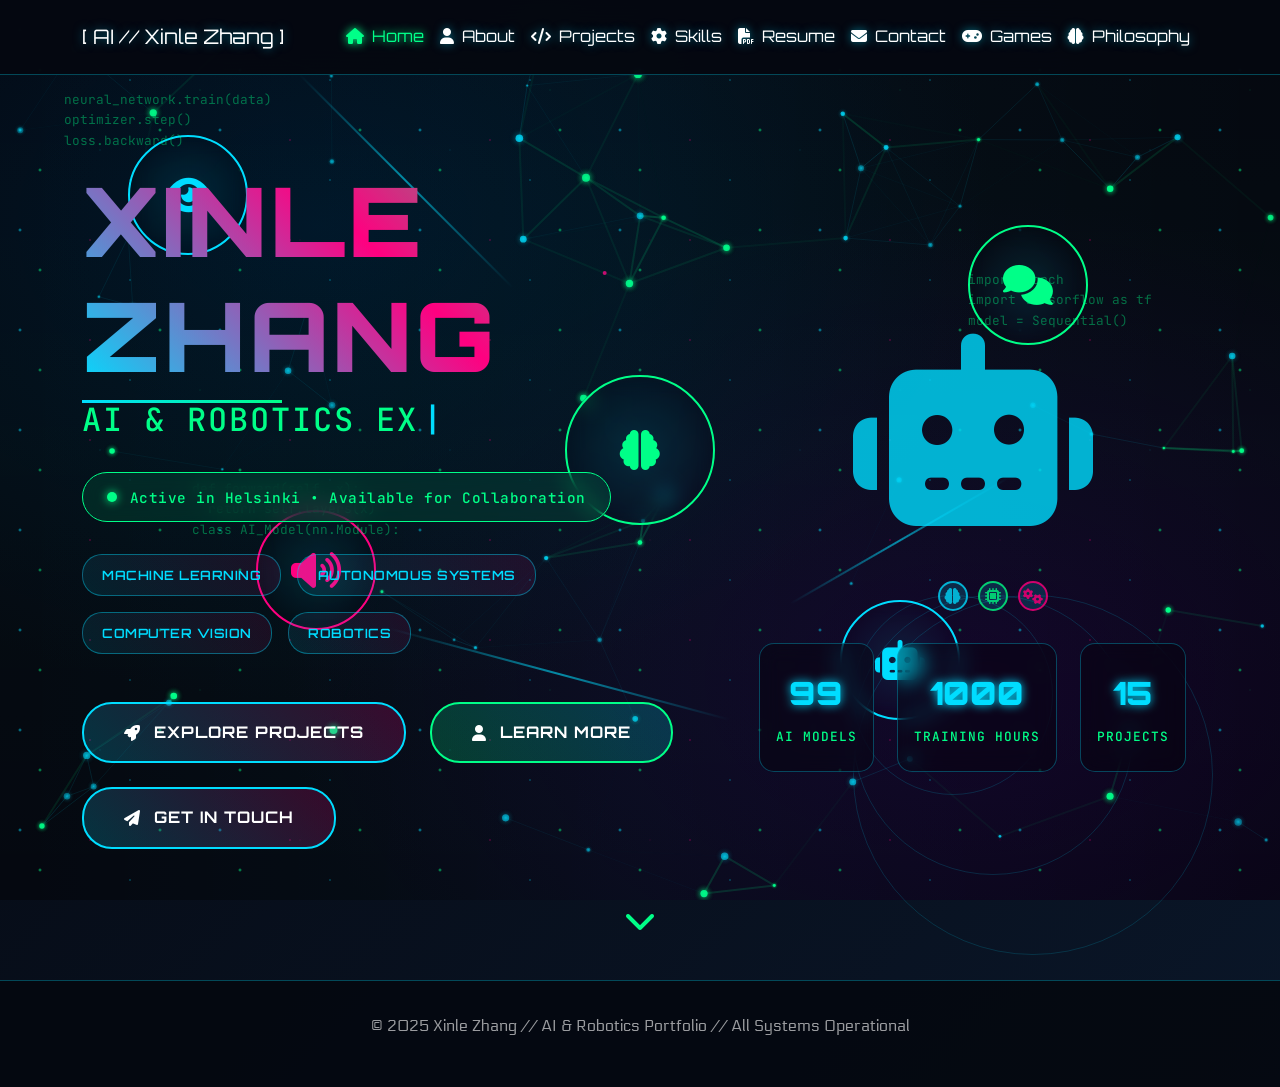
==== public/index.html @ 2dc833db "Update Aalto and Helsinki profile and fix migrated algorithm source links" ====
<!DOCTYPE html>
<html lang="en">
<head>
  <meta charset="UTF-8">
  <meta name="viewport" content="width=device-width, initial-scale=1.0">
  <title>Xinle Zhang :: AI & Robotics Portfolio</title>
  <meta name="description" content="Xinle Zhang - AI & Robotics Engineer, Master's student in Autonomous Systems and Intelligent Robotics at Aalto University">
  <meta name="keywords" content="Xinle Zhang, AI, Robotics, Machine Learning, Aalto, Helsinki, Portfolio, Autonomous Systems">
  <meta name="author" content="Xinle Zhang">
  <link href="https://cdn.jsdelivr.net/npm/bootstrap@5.3.0/dist/css/bootstrap.min.css" rel="stylesheet">
  <link href="https://fonts.googleapis.com/css2?family=Orbitron:wght@400;700;900&family=JetBrains+Mono:wght@300;400;500;600;700&family=Electrolize:wght@400&display=swap" rel="stylesheet">
  <link rel="stylesheet" href="https://cdnjs.cloudflare.com/ajax/libs/font-awesome/6.4.0/css/all.min.css">
  <link href="https://unpkg.com/aos@2.3.1/dist/aos.css" rel="stylesheet">
  
  <style>
    :root {
      --primary-color: #00ddff;
      --secondary-color: #ff0080;
      --accent-color: #00ff88;
      --dark-color: #050810;
      --dark-blue: #0a1628;
      --text-glow: 0 0 10px rgba(0, 221, 255, 0.5);
      --grid-size: 20px;
    }

    * {
      margin: 0;
      padding: 0;
      box-sizing: border-box;
    }

    body {
      font-family: 'Electrolize', sans-serif;
      background: linear-gradient(135deg, var(--dark-color) 0%, var(--dark-blue) 100%);
      color: #fff;
      overflow-x: hidden;
      line-height: 1.6;
      padding-top: 80px;
    }

    /* Neural Network Background Animation */
    .neural-background {
      position: fixed;
      top: 0;
      left: 0;
      width: 100%;
      height: 100%;
      z-index: -1;
      overflow: hidden;
    }

    #neuralCanvas {
      position: absolute;
      width: 100%;
      height: 100%;
      background: radial-gradient(ellipse at center, rgba(0, 20, 40, 0.9) 0%, var(--dark-color) 100%);
    }

    /* Data Flow Animation */
    .data-flow {
      position: absolute;
      width: 100%;
      height: 100%;
      background: 
        linear-gradient(90deg, transparent 0%, rgba(0, 221, 255, 0.03) 50%, transparent 100%),
        linear-gradient(0deg, transparent 0%, rgba(0, 255, 136, 0.02) 50%, transparent 100%);
      animation: dataFlow 8s ease-in-out infinite alternate;
    }

    @keyframes dataFlow {
      0% { 
        background-position: -100% 0%, 0% -100%;
        opacity: 0.3;
      }
      100% { 
        background-position: 100% 0%, 0% 100%;
        opacity: 0.7;
      }
    }

    /* Neural Pulses */
    .neural-pulse {
      position: absolute;
      width: 200px;
      height: 200px;
      border: 1px solid rgba(0, 221, 255, 0.2);
      border-radius: 50%;
      animation: neuralPulse 4s ease-in-out infinite;
    }

    .neural-pulse:nth-child(1) {
      top: 10%;
      left: 15%;
      animation-delay: 0s;
    }

    .neural-pulse:nth-child(2) {
      top: 60%;
      right: 20%;
      animation-delay: 1.5s;
    }

    .neural-pulse:nth-child(3) {
      bottom: 20%;
      left: 50%;
      animation-delay: 3s;
    }

    @keyframes neuralPulse {
      0%, 100% {
        transform: scale(0.8);
        opacity: 0.4;
        border-color: rgba(0, 221, 255, 0.2);
      }
      50% {
        transform: scale(1.2);
        opacity: 0.8;
        border-color: rgba(0, 255, 136, 0.4);
      }
    }

    /* Navigation */
    .navbar {
      background-color: rgba(5, 8, 16, 0.95);
      backdrop-filter: blur(20px);
      border-bottom: 1px solid rgba(0, 221, 255, 0.3);
      padding: 1rem 0;
    }

    .navbar-brand, .nav-link {
      font-family: 'Orbitron', sans-serif;
      color: #fff !important;
      transition: all 0.3s ease;
      text-shadow: var(--text-glow);
    }

    .nav-link:hover, .navbar-brand:hover {
      color: var(--primary-color) !important;
      text-shadow: 0 0 15px var(--primary-color);
    }

    .nav-link.active {
      color: var(--accent-color) !important;
      text-shadow: 0 0 10px var(--accent-color);
    }

    /* Hero Section */
    .hero-section {
      min-height: 100vh;
      display: flex;
      align-items: center;
      position: relative;
      overflow: hidden;
    }

    .hero-content {
      z-index: 2;
    }

    .hero-title {
      font-family: 'Orbitron', sans-serif;
      font-size: clamp(3rem, 8vw, 6rem);
      font-weight: 900;
      background: linear-gradient(45deg, var(--primary-color), var(--secondary-color), var(--accent-color));
      background-clip: text;
      -webkit-background-clip: text;
      -webkit-text-fill-color: transparent;
      margin-bottom: 1rem;
      text-transform: uppercase;
      letter-spacing: 3px;
      animation: glow 3s ease-in-out infinite alternate;
    }

    @keyframes glow {
      from { filter: drop-shadow(0 0 20px rgba(0, 221, 255, 0.5)); }
      to { filter: drop-shadow(0 0 30px rgba(0, 221, 255, 0.8)); }
    }

    .hero-subtitle {
      font-family: 'JetBrains Mono', monospace;
      font-size: clamp(1.2rem, 3vw, 2rem);
      color: var(--accent-color);
      margin-bottom: 0.5rem;
      text-transform: uppercase;
      letter-spacing: 2px;
      position: relative;
      overflow: hidden;
    }

    .hero-subtitle::after {
      content: '|';
      display: inline-block;
      animation: blink 1s infinite;
      color: var(--primary-color);
      margin-left: 5px;
    }

    @keyframes blink {
      0%, 50% { opacity: 1; }
      51%, 100% { opacity: 0; }
    }

    /* Enhanced title spacing and visual hierarchy */
    .hero-title {
      margin-bottom: 0.5rem;
      position: relative;
    }

    .hero-title::after {
      content: '';
      position: absolute;
      bottom: -10px;
      left: 0;
      width: 0;
      height: 3px;
      background: linear-gradient(90deg, var(--primary-color), var(--accent-color));
      animation: titleUnderline 2s ease-out 1s forwards;
    }

    @keyframes titleUnderline {
      0% { width: 0; }
      100% { width: 200px; }
    }

    .hero-description {
      font-size: clamp(1rem, 2vw, 1.3rem);
      color: rgba(255, 255, 255, 0.9);
      max-width: 700px;
      margin-bottom: 2.5rem;
      line-height: 1.8;
    }

    /* Status Badge */
    .status-badge {
      margin: 2rem 0;
      display: flex;
      justify-content: flex-start;
    }

    .status-indicator {
      display: inline-flex;
      align-items: center;
      gap: 0.8rem;
      background: rgba(0, 255, 136, 0.1);
      border: 1px solid var(--accent-color);
      border-radius: 25px;
      padding: 0.8rem 1.5rem;
      backdrop-filter: blur(10px);
      animation: statusPulse 3s ease-in-out infinite;
    }

    .status-dot {
      width: 10px;
      height: 10px;
      background: var(--accent-color);
      border-radius: 50%;
      animation: pulse 2s infinite;
      box-shadow: 0 0 10px var(--accent-color);
    }

    .status-text {
      font-family: 'JetBrains Mono', monospace;
      color: var(--accent-color);
      font-size: 0.9rem;
      font-weight: 500;
      letter-spacing: 0.5px;
    }

    @keyframes statusPulse {
      0%, 100% { transform: scale(1); opacity: 0.9; }
      50% { transform: scale(1.02); opacity: 1; }
    }

    @keyframes pulse {
      0% { opacity: 1; transform: scale(1); }
      50% { opacity: 0.5; transform: scale(1.2); }
      100% { opacity: 1; transform: scale(1); }
    }

    /* Expertise Tags */
    .expertise-tags {
      display: flex;
      flex-wrap: wrap;
      gap: 1rem;
      margin: 2rem 0 3rem 0;
      justify-content: flex-start;
    }

    .expertise-tag {
      background: linear-gradient(45deg, rgba(0, 221, 255, 0.1), rgba(255, 0, 128, 0.1));
      border: 1px solid rgba(0, 221, 255, 0.4);
      border-radius: 20px;
      padding: 0.6rem 1.2rem;
      font-family: 'Orbitron', sans-serif;
      font-size: 0.8rem;
      font-weight: 600;
      color: var(--primary-color);
      text-transform: uppercase;
      letter-spacing: 0.5px;
      transition: all 0.3s ease;
      cursor: default;
      position: relative;
      overflow: hidden;
    }

    .expertise-tag::before {
      content: '';
      position: absolute;
      top: 0;
      left: -100%;
      width: 100%;
      height: 100%;
      background: linear-gradient(90deg, transparent, rgba(0, 221, 255, 0.2), transparent);
      transition: left 0.8s ease;
    }

    .expertise-tag:hover::before {
      left: 100%;
    }

    .expertise-tag:hover {
      transform: translateY(-2px) scale(1.05);
      border-color: var(--accent-color);
      color: var(--accent-color);
      box-shadow: 0 5px 15px rgba(0, 221, 255, 0.3);
    }

    .expertise-tag:nth-child(1) { animation-delay: 0.1s; }
    .expertise-tag:nth-child(2) { animation-delay: 0.2s; }
    .expertise-tag:nth-child(3) { animation-delay: 0.3s; }
    .expertise-tag:nth-child(4) { animation-delay: 0.4s; }

    .hero-buttons {
      display: flex;
      gap: 1.5rem;
      flex-wrap: wrap;
      margin-bottom: 3rem;
    }

    .btn-cyber {
      background: linear-gradient(45deg, rgba(0, 221, 255, 0.2), rgba(255, 0, 128, 0.2));
      border: 2px solid var(--primary-color);
      color: white;
      padding: 1rem 2.5rem;
      border-radius: 30px;
      cursor: pointer;
      transition: all 0.3s ease;
      font-family: 'Orbitron', sans-serif;
      font-weight: 700;
      text-transform: uppercase;
      letter-spacing: 1px;
      text-decoration: none;
      display: inline-flex;
      align-items: center;
      gap: 0.8rem;
      font-size: 1rem;
      position: relative;
      overflow: hidden;
    }

    .btn-cyber::before {
      content: '';
      position: absolute;
      top: 0;
      left: -100%;
      width: 100%;
      height: 100%;
      background: linear-gradient(90deg, transparent, rgba(255, 255, 255, 0.2), transparent);
      transition: left 0.5s ease;
    }

    .btn-cyber:hover::before {
      left: 100%;
    }

    .btn-cyber:hover {
      transform: translateY(-3px) scale(1.05);
      border: 2px solid var(--accent-color);
      background: linear-gradient(45deg, rgba(0, 221, 255, 0.3), rgba(255, 0, 128, 0.3));
      color: white;
      text-decoration: none;
      box-shadow: 0 10px 30px rgba(0, 221, 255, 0.4);
    }

    .btn-cyber.secondary {
      border-color: var(--accent-color);
      background: linear-gradient(45deg, rgba(0, 255, 136, 0.2), rgba(0, 221, 255, 0.2));
    }

    .btn-cyber.secondary:hover {
      border-color: var(--primary-color);
      background: linear-gradient(45deg, rgba(0, 255, 136, 0.3), rgba(0, 221, 255, 0.3));
    }

    /* Hero Visual */
    .hero-visual {
      display: flex;
      flex-direction: column;
      justify-content: center;
      align-items: center;
      position: relative;
      min-height: 500px;
    }

    .hero-robot {
      font-size: clamp(8rem, 15vw, 18rem);
      color: var(--primary-color);
      opacity: 0.8;
      animation: float 6s ease-in-out infinite, rotate-glow 4s linear infinite;
      position: relative;
      z-index: 2;
    }

    @keyframes float {
      0%, 100% { transform: translateY(0px) rotate(0deg); }
      50% { transform: translateY(-20px) rotate(5deg); }
    }

    @keyframes rotate-glow {
      0% { filter: drop-shadow(0 0 20px rgba(0, 221, 255, 0.3)); }
      25% { filter: drop-shadow(0 0 30px rgba(0, 255, 136, 0.4)); }
      50% { filter: drop-shadow(0 0 25px rgba(255, 0, 128, 0.3)); }
      75% { filter: drop-shadow(0 0 35px rgba(0, 221, 255, 0.5)); }
      100% { filter: drop-shadow(0 0 20px rgba(0, 221, 255, 0.3)); }
    }

    /* Orbital Elements */
    .orbital-ring {
      position: absolute;
      border: 1px solid rgba(0, 221, 255, 0.2);
      border-radius: 50%;
      pointer-events: none;
    }

    .ring-1 {
      width: 200px;
      height: 200px;
      animation: orbit 20s linear infinite;
    }

    .ring-2 {
      width: 280px;
      height: 280px;
      animation: orbit 30s linear infinite reverse;
    }

    .ring-3 {
      width: 360px;
      height: 360px;
      animation: orbit 40s linear infinite;
    }

    .orbital-element {
      position: absolute;
      top: -15px;
      left: 50%;
      transform: translateX(-50%);
      width: 30px;
      height: 30px;
      background: rgba(0, 221, 255, 0.2);
      border: 2px solid var(--primary-color);
      border-radius: 50%;
      display: flex;
      align-items: center;
      justify-content: center;
      font-size: 1rem;
      color: var(--primary-color);
      animation: counter-orbit 20s linear infinite;
    }

    .ring-2 .orbital-element {
      animation: counter-orbit 30s linear infinite;
      border-color: var(--accent-color);
      color: var(--accent-color);
    }

    .ring-3 .orbital-element {
      animation: counter-orbit 40s linear infinite;
      border-color: var(--secondary-color);
      color: var(--secondary-color);
    }

    @keyframes orbit {
      0% { transform: rotate(0deg); }
      100% { transform: rotate(360deg); }
    }

    @keyframes counter-orbit {
      0% { transform: translateX(-50%) rotate(0deg); }
      100% { transform: translateX(-50%) rotate(-360deg); }
    }

    /* AI Stats Display */
    .ai-stats-display {
      display: flex;
      justify-content: space-around;
      width: 100%;
      margin-top: 3rem;
      z-index: 3;
      position: relative;
    }

    .stat-item {
      text-align: center;
      background: rgba(0, 0, 0, 0.3);
      border: 1px solid rgba(0, 221, 255, 0.3);
      border-radius: 15px;
      padding: 1.5rem 1rem;
      backdrop-filter: blur(10px);
      transition: all 0.3s ease;
      min-width: 100px;
    }

    .stat-item:hover {
      transform: translateY(-5px) scale(1.05);
      border-color: var(--accent-color);
      box-shadow: 0 10px 20px rgba(0, 221, 255, 0.2);
    }

    .stat-number {
      font-family: 'Orbitron', sans-serif;
      font-size: 2rem;
      font-weight: 900;
      color: var(--primary-color);
      margin-bottom: 0.5rem;
      text-shadow: 0 0 10px var(--primary-color);
    }

    .stat-label {
      font-family: 'JetBrains Mono', monospace;
      font-size: 0.8rem;
      color: var(--accent-color);
      text-transform: uppercase;
      letter-spacing: 1px;
      font-weight: 500;
    }

    /* AI Universe Background */
    .ai-universe {
      position: absolute;
      top: 0;
      left: 0;
      width: 100%;
      height: 100%;
      overflow: hidden;
    }

    /* Star Field */
    .star-field {
      position: absolute;
      width: 200%;
      height: 200%;
      background: 
        radial-gradient(2px 2px at 20px 30px, var(--primary-color), transparent),
        radial-gradient(2px 2px at 40px 70px, var(--accent-color), transparent),
        radial-gradient(1px 1px at 90px 40px, var(--secondary-color), transparent),
        radial-gradient(1px 1px at 130px 80px, var(--primary-color), transparent),
        radial-gradient(2px 2px at 160px 30px, var(--accent-color), transparent);
      background-repeat: repeat;
      background-size: 200px 100px;
      animation: starFloat 120s linear infinite;
      opacity: 0.7;
    }

    @keyframes starFloat {
      0% { transform: translate3d(0, 0, 0); }
      100% { transform: translate3d(-400px, -200px, 0); }
    }

    /* Multimodal AI Nodes */
    .ai-modal-nodes {
      position: absolute;
      width: 100%;
      height: 100%;
    }

    .modal-node {
      position: absolute;
      width: 120px;
      height: 120px;
      background: radial-gradient(circle, rgba(0, 221, 255, 0.1) 0%, transparent 70%);
      border: 2px solid rgba(0, 221, 255, 0.3);
      border-radius: 50%;
      display: flex;
      align-items: center;
      justify-content: center;
      backdrop-filter: blur(10px);
      animation: modalFloat 8s ease-in-out infinite;
    }

    .modal-node.vision {
      top: 15%;
      left: 10%;
      animation-delay: 0s;
      border-color: var(--primary-color);
    }

    .modal-node.language {
      top: 25%;
      right: 15%;
      animation-delay: 2s;
      border-color: var(--accent-color);
    }

    .modal-node.audio {
      bottom: 30%;
      left: 20%;
      animation-delay: 4s;
      border-color: var(--secondary-color);
    }

    .modal-node.robotics {
      bottom: 20%;
      right: 25%;
      animation-delay: 6s;
      border-color: var(--primary-color);
    }

    .modal-node.neural {
      top: 50%;
      left: 50%;
      transform: translate(-50%, -50%);
      width: 150px;
      height: 150px;
      animation-delay: 1s;
      border-color: var(--accent-color);
    }

    @keyframes modalFloat {
      0%, 100% {
        transform: translateY(0px) rotate(0deg);
        opacity: 0.6;
      }
      25% {
        transform: translateY(-20px) rotate(90deg);
        opacity: 0.8;
      }
      50% {
        transform: translateY(-10px) rotate(180deg);
        opacity: 1;
      }
      75% {
        transform: translateY(-30px) rotate(270deg);
        opacity: 0.8;
      }
    }

    .modal-icon {
      font-size: 2.5rem;
      color: var(--primary-color);
      animation: iconPulse 2s ease-in-out infinite;
    }

    .modal-node.vision .modal-icon {
      color: var(--primary-color);
      animation: eyeScan 3s ease-in-out infinite;
    }

    .modal-node.language .modal-icon {
      color: var(--accent-color);
    }

    .modal-node.audio .modal-icon {
      color: var(--secondary-color);
      animation: waveform 2s ease-in-out infinite;
    }

    .modal-node.robotics .modal-icon {
      color: var(--primary-color);
      animation: robotMove 4s ease-in-out infinite;
    }

    .modal-node.neural .modal-icon {
      color: var(--accent-color);
      animation: neuralPulse 1.5s ease-in-out infinite;
    }

    @keyframes iconPulse {
      0%, 100% { transform: scale(1); opacity: 0.8; }
      50% { transform: scale(1.1); opacity: 1; }
    }

    @keyframes eyeScan {
      0%, 100% { transform: scale(1) rotateY(0deg); }
      50% { transform: scale(1.2) rotateY(180deg); }
    }

    @keyframes waveform {
      0%, 100% { transform: scaleX(1) scaleY(1); }
      25% { transform: scaleX(1.3) scaleY(0.8); }
      75% { transform: scaleX(0.8) scaleY(1.3); }
    }

    @keyframes robotMove {
      0%, 100% { transform: rotateZ(0deg) scale(1); }
      25% { transform: rotateZ(5deg) scale(1.1); }
      75% { transform: rotateZ(-5deg) scale(0.9); }
    }

    @keyframes neuralPulse {
      0%, 100% { 
        transform: scale(1);
        filter: drop-shadow(0 0 10px var(--accent-color));
      }
      50% { 
        transform: scale(1.2);
        filter: drop-shadow(0 0 20px var(--accent-color));
      }
    }

    /* Energy Connections */
    .energy-connections {
      position: absolute;
      width: 100%;
      height: 100%;
      pointer-events: none;
    }

    .energy-line {
      position: absolute;
      height: 2px;
      background: linear-gradient(90deg, transparent, var(--primary-color), transparent);
      animation: energyFlow 3s ease-in-out infinite;
      opacity: 0.6;
    }

    .energy-line.line1 {
      top: 20%;
      left: 20%;
      width: 300px;
      transform: rotate(45deg);
      animation-delay: 0s;
    }

    .energy-line.line2 {
      top: 60%;
      right: 20%;
      width: 250px;
      transform: rotate(-30deg);
      animation-delay: 1s;
    }

    .energy-line.line3 {
      bottom: 25%;
      left: 30%;
      width: 350px;
      transform: rotate(15deg);
      animation-delay: 2s;
    }

    @keyframes energyFlow {
      0%, 100% {
        background: linear-gradient(90deg, transparent, var(--primary-color), transparent);
        opacity: 0.3;
      }
      50% {
        background: linear-gradient(90deg, transparent, var(--accent-color), transparent);
        opacity: 0.8;
      }
    }

    /* Floating Code Fragments */
    .code-fragments {
      position: absolute;
      width: 100%;
      height: 100%;
      pointer-events: none;
    }

    .code-fragment {
      position: absolute;
      font-family: 'JetBrains Mono', monospace;
      font-size: 0.8rem;
      color: var(--accent-color);
      opacity: 0.4;
      animation: codeFloat 15s linear infinite;
    }

    .code-fragment.frag1 {
      top: 10%;
      left: 5%;
      animation-delay: 0s;
    }

    .code-fragment.frag2 {
      top: 30%;
      right: 10%;
      animation-delay: 5s;
    }

    .code-fragment.frag3 {
      bottom: 40%;
      left: 15%;
      animation-delay: 10s;
    }

         @keyframes codeFloat {
       0% { transform: translateY(100vh) rotate(0deg); opacity: 0; }
       10% { opacity: 0.4; }
       90% { opacity: 0.4; }
       100% { transform: translateY(-100px) rotate(360deg); opacity: 0; }
     }

     /* Tooltip for AI Modal Nodes */
     .modal-node::before {
       content: attr(data-tooltip);
       position: absolute;
       bottom: -40px;
       left: 50%;
       transform: translateX(-50%);
       background: rgba(0, 0, 0, 0.9);
       color: var(--primary-color);
       padding: 8px 12px;
       border-radius: 8px;
       font-family: 'JetBrains Mono', monospace;
       font-size: 0.8rem;
       white-space: nowrap;
       opacity: 0;
       transition: opacity 0.3s ease;
       pointer-events: none;
       border: 1px solid var(--primary-color);
       z-index: 10;
     }

     .modal-node:hover::before {
       opacity: 1;
     }

     .modal-node::after {
       content: '';
       position: absolute;
       bottom: -10px;
       left: 50%;
       transform: translateX(-50%);
       width: 0;
       height: 0;
       border-left: 6px solid transparent;
       border-right: 6px solid transparent;
       border-bottom: 6px solid rgba(0, 0, 0, 0.9);
       opacity: 0;
       transition: opacity 0.3s ease;
       pointer-events: none;
       z-index: 10;
     }

     .modal-node:hover::after {
       opacity: 1;
     }

     /* Enhanced Space Dust Effect */
     .space-dust {
       position: absolute;
       width: 100%;
       height: 100%;
       background: 
         radial-gradient(1px 1px at 100px 150px, rgba(0, 221, 255, 0.3), transparent),
         radial-gradient(1px 1px at 200px 90px, rgba(0, 255, 136, 0.3), transparent),
         radial-gradient(1px 1px at 300px 240px, rgba(255, 0, 128, 0.3), transparent),
         radial-gradient(1px 1px at 400px 180px, rgba(0, 221, 255, 0.3), transparent);
       background-repeat: repeat;
       background-size: 350px 300px;
       animation: dustFloat 60s linear infinite;
       opacity: 0.6;
     }

     @keyframes dustFloat {
       0% { transform: translateX(0) translateY(0); }
       100% { transform: translateX(-350px) translateY(-300px); }
     }

     /* Data Pulse Animation on Energy Lines */
     .data-pulse {
       position: absolute;
       width: 8px;
       height: 8px;
       background: var(--accent-color);
       border-radius: 50%;
       box-shadow: 0 0 10px var(--accent-color);
       opacity: 0;
       animation: dataPulseMove 4s ease-in-out infinite;
     }

     @keyframes dataPulseMove {
       0% { 
         opacity: 0;
         transform: translateX(0) scale(0.5);
       }
       20% { 
         opacity: 1;
         transform: translateX(20%) scale(1);
       }
       80% { 
         opacity: 1;
         transform: translateX(80%) scale(1);
       }
       100% { 
         opacity: 0;
         transform: translateX(100%) scale(0.5);
       }
     }

     /* Enhanced Neural Network Canvas */
     #neuralCanvas {
       background: 
         radial-gradient(ellipse at 25% 25%, rgba(0, 20, 40, 0.9) 0%, transparent 50%),
         radial-gradient(ellipse at 75% 75%, rgba(20, 0, 40, 0.9) 0%, transparent 50%),
         var(--dark-color);
       mix-blend-mode: screen;
     }

     /* Breathing Effect for Central Neural Node */
     .modal-node.neural {
       animation: modalFloat 8s ease-in-out infinite, centralBreath 3s ease-in-out infinite;
     }

     @keyframes centralBreath {
       0%, 100% {
         box-shadow: 0 0 20px rgba(0, 255, 136, 0.3);
       }
       50% {
         box-shadow: 0 0 40px rgba(0, 255, 136, 0.6);
       }
     }

     /* Performance Optimization */
     .neural-background,
     .ai-universe,
     .modal-node,
     .energy-line {
       will-change: transform;
       backface-visibility: hidden;
       transform-style: preserve-3d;
     }

     /* Responsive Adjustments for AI Universe */
     @media (max-width: 768px) {
       .modal-node {
         width: 80px;
         height: 80px;
       }
       
       .modal-node.neural {
         width: 100px;
         height: 100px;
       }
       
       .modal-icon {
         font-size: 1.8rem;
       }
       
       .energy-line {
         height: 1px;
       }
       
       .code-fragment {
         font-size: 0.6rem;
       }
     }

    /* Scroll indicator */
    .scroll-indicator {
      position: absolute;
      bottom: 2rem;
      left: 50%;
      transform: translateX(-50%);
      color: var(--accent-color);
      font-size: 2rem;
      animation: bounce 2s infinite;
    }

    @keyframes bounce {
      0%, 20%, 50%, 80%, 100% { transform: translateX(-50%) translateY(0); }
      40% { transform: translateX(-50%) translateY(-10px); }
      60% { transform: translateX(-50%) translateY(-5px); }
    }

    /* Footer */
    .footer {
      background: rgba(5, 8, 16, 0.9);
      border-top: 1px solid rgba(0, 221, 255, 0.3);
      padding: 2rem 0;
      text-align: center;
      color: rgba(255, 255, 255, 0.6);
    }

    /* Responsive Design */
    @media (max-width: 768px) {
      .hero-buttons {
        justify-content: center;
        flex-direction: column;
        align-items: center;
      }
      
      .btn-cyber {
        width: 100%;
        max-width: 300px;
        justify-content: center;
      }
      
      .expertise-tags {
        justify-content: center;
      }
      
      .expertise-tag {
        font-size: 0.7rem;
        padding: 0.5rem 1rem;
      }
      
      .status-badge {
        justify-content: center;
      }
      
      .status-text {
        font-size: 0.8rem;
      }
      
      .hero-visual {
        min-height: 400px;
        margin-top: 2rem;
      }
      
      .hero-robot {
        font-size: clamp(6rem, 12vw, 12rem);
      }
      
      .orbital-ring {
        display: none; /* Hide orbital rings on mobile for better performance */
      }
      
      .ai-stats-display {
        flex-direction: column;
        gap: 1rem;
        align-items: center;
      }
      
      .stat-item {
        width: 90%;
        max-width: 200px;
      }
      
      .stat-number {
        font-size: 1.5rem;
      }
      
      .hero-title::after {
        width: 100px;
      }
    }

    @media (max-width: 480px) {
      .hero-title {
        font-size: 2.5rem;
      }
      
      .hero-subtitle {
        font-size: 1rem;
      }
      
      .expertise-tags {
        gap: 0.5rem;
      }
      
      .expertise-tag {
        font-size: 0.6rem;
        padding: 0.4rem 0.8rem;
      }
    }

    /* Custom Scrollbar */
    ::-webkit-scrollbar {
      width: 8px;
    }

    ::-webkit-scrollbar-track {
      background: var(--dark-color);
    }

    ::-webkit-scrollbar-thumb {
      background: var(--primary-color);
      border-radius: 4px;
    }

    ::-webkit-scrollbar-thumb:hover {
      background: var(--accent-color);
    }
  </style>
</head>

<body>
  <!-- AI Universe Background -->
  <div class="neural-background">
    <canvas id="neuralCanvas"></canvas>
    <div class="data-flow"></div>
    
    <!-- AI Universe Elements -->
    <div class="ai-universe">
      <!-- Star Field -->
      <div class="star-field"></div>
      
      <!-- Space Dust Effect -->
      <div class="space-dust"></div>
      
      <!-- Multimodal AI Nodes -->
      <div class="ai-modal-nodes">
        <!-- Vision Processing Node -->
        <div class="modal-node vision" data-tooltip="Computer Vision">
          <i class="fas fa-eye modal-icon"></i>
        </div>
        
        <!-- Language Processing Node -->
        <div class="modal-node language" data-tooltip="Natural Language Processing">
          <i class="fas fa-comments modal-icon"></i>
        </div>
        
        <!-- Audio Processing Node -->
        <div class="modal-node audio" data-tooltip="Audio Understanding">
          <i class="fas fa-volume-up modal-icon"></i>
        </div>
        
        <!-- Robotics Node -->
        <div class="modal-node robotics" data-tooltip="Robotics & Control">
          <i class="fas fa-robot modal-icon"></i>
        </div>
        
        <!-- Central Neural Network Node -->
        <div class="modal-node neural" data-tooltip="Neural Network Core">
          <i class="fas fa-brain modal-icon"></i>
        </div>
      </div>
      
      <!-- Energy Connections -->
      <div class="energy-connections">
        <div class="energy-line line1">
          <div class="data-pulse" style="animation-delay: 0s;"></div>
          <div class="data-pulse" style="animation-delay: 1s;"></div>
        </div>
        <div class="energy-line line2">
          <div class="data-pulse" style="animation-delay: 0.5s;"></div>
          <div class="data-pulse" style="animation-delay: 2s;"></div>
        </div>
        <div class="energy-line line3">
          <div class="data-pulse" style="animation-delay: 1.5s;"></div>
          <div class="data-pulse" style="animation-delay: 3s;"></div>
        </div>
      </div>
      
      <!-- Floating Code Fragments -->
      <div class="code-fragments">
        <div class="code-fragment frag1">
          neural_network.train(data)<br>
          optimizer.step()<br>
          loss.backward()
        </div>
        <div class="code-fragment frag2">
          import torch<br>
          import tensorflow as tf<br>
          model = Sequential()
        </div>
        <div class="code-fragment frag3">
          def forward(self, x):<br>
          &nbsp;&nbsp;return self.layers(x)<br>
          class AI_Model(nn.Module):
        </div>
      </div>
    </div>
  </div>

  <!-- Navigation -->
  <nav class="navbar navbar-expand-lg fixed-top">
    <div class="container">
      <a class="navbar-brand" href="/">[ AI // Xinle Zhang ]</a>
      <button class="navbar-toggler" type="button" data-bs-toggle="collapse" data-bs-target="#navbarNav">
        <span class="navbar-toggler-icon" style="background-image: url('data:image/svg+xml,%3csvg xmlns=%27http://www.w3.org/2000/svg%27 viewBox=%270 0 30 30%27%3e%3cpath stroke=%27rgba(0, 221, 255, 1)%27 stroke-linecap=%27round%27 stroke-miterlimit=%2710%27 stroke-width=%272%27 d=%27M4 7h22M4 15h22M4 23h22%27/%3e%3c/svg%3e');"></span>
      </button>
      <div class="collapse navbar-collapse" id="navbarNav">
        <ul class="navbar-nav ms-auto">
          <li class="nav-item">
            <a class="nav-link active" href="/"><i class="fas fa-home me-2"></i>Home</a>
          </li>
          <li class="nav-item">
            <a class="nav-link" href="/about.html"><i class="fas fa-user me-2"></i>About</a>
          </li>
          <li class="nav-item">
            <a class="nav-link" href="/projects.html"><i class="fas fa-code me-2"></i>Projects</a>
          </li>
          <li class="nav-item">
            <a class="nav-link" href="/skills.html"><i class="fas fa-cog me-2"></i>Skills</a>
          </li>
          <li class="nav-item">
            <a class="nav-link" href="/resume.html"><i class="fas fa-file-pdf me-2"></i>Resume</a>
          </li>
          <li class="nav-item">
            <a class="nav-link" href="/contact.html"><i class="fas fa-envelope me-2"></i>Contact</a>
          </li>
          <li class="nav-item">
            <a class="nav-link" href="/games.html"><i class="fas fa-gamepad me-2"></i>Games</a>
          </li>
          <li class="nav-item">
            <a class="nav-link" href="/philosophy.html"><i class="fas fa-brain me-2"></i>Philosophy</a>
          </li>
        </ul>
      </div>
    </div>
  </nav>

  <!-- Hero Section -->
  <section class="hero-section">
    <div class="container">
      <div class="row align-items-center">
        <div class="col-lg-7">
          <div class="hero-content" data-aos="fade-right">
            <h1 class="hero-title">Xinle Zhang</h1>
            <h2 class="hero-subtitle">AI & Robotics Explorer</h2>
            
            <!-- Dynamic Status Indicator -->
            <div class="status-badge" data-aos="fade-up" data-aos-delay="300">
              <div class="status-indicator">
                <div class="status-dot"></div>
                <span class="status-text">Active in Helsinki • Available for Collaboration</span>
              </div>
            </div>
            
            <!-- Expertise Tags -->
            <div class="expertise-tags" data-aos="fade-up" data-aos-delay="400">
              <span class="expertise-tag">Machine Learning</span>
              <span class="expertise-tag">Autonomous Systems</span>
              <span class="expertise-tag">Computer Vision</span>
              <span class="expertise-tag">Robotics</span>
            </div>
            
            <div class="hero-buttons">
              <a href="/projects.html" class="btn-cyber">
                <i class="fas fa-rocket"></i> Explore Projects
              </a>
              <a href="/about.html" class="btn-cyber secondary">
                <i class="fas fa-user"></i> Learn More
              </a>
              <a href="/contact.html" class="btn-cyber">
                <i class="fas fa-paper-plane"></i> Get In Touch
              </a>
            </div>
            
            
          </div>
        </div>
        <div class="col-lg-5">
          <div class="hero-visual" data-aos="fade-left" data-aos-delay="200">
            <!-- Central Robot Icon with Enhanced Effects -->
            <div class="hero-robot">
              <i class="fas fa-robot"></i>
              
              <!-- Orbital Elements -->
              <div class="orbital-ring ring-1">
                <div class="orbital-element">
                  <i class="fas fa-brain"></i>
                </div>
              </div>
              
              <div class="orbital-ring ring-2">
                <div class="orbital-element">
                  <i class="fas fa-microchip"></i>
                </div>
              </div>
              
              <div class="orbital-ring ring-3">
                <div class="orbital-element">
                  <i class="fas fa-cogs"></i>
                </div>
              </div>
            </div>
            
            <!-- AI Stats Display -->
            <div class="ai-stats-display">
              <div class="stat-item" data-aos="zoom-in" data-aos-delay="500">
                <div class="stat-number" data-stat="99">0</div>
                <div class="stat-label">AI Models</div>
              </div>
              <div class="stat-item" data-aos="zoom-in" data-aos-delay="600">
                <div class="stat-number" data-stat="1000">0</div>
                <div class="stat-label">Training Hours</div>
              </div>
              <div class="stat-item" data-aos="zoom-in" data-aos-delay="700">
                <div class="stat-number" data-stat="15">0</div>
                <div class="stat-label">Projects</div>
              </div>
            </div>
          </div>
        </div>
      </div>
      
      <!-- Scroll Indicator -->
      <div class="scroll-indicator">
        <i class="fas fa-chevron-down"></i>
      </div>
    </div>
  </section>



  <!-- Footer -->
  <footer class="footer">
    <div class="container">
      <p>© 2025 Xinle Zhang // AI & Robotics Portfolio // All Systems Operational</p>
    </div>
  </footer>

  <script src="https://cdn.jsdelivr.net/npm/bootstrap@5.3.0/dist/js/bootstrap.bundle.min.js"></script>
  <script src="https://unpkg.com/aos@2.3.1/dist/aos.js"></script>
  
     <script>
     // Initialize AOS animations
     AOS.init({
       duration: 1000,
       once: true,
       offset: 100
     });

     // Neural Network Canvas Animation
     class NeuralNetwork {
       constructor() {
         this.canvas = document.getElementById('neuralCanvas');
         this.ctx = this.canvas.getContext('2d');
         this.nodes = [];
         this.connections = [];
         this.animationId = null;
         
         this.init();
         this.createNodes();
         this.animate();
       }

       init() {
         this.resizeCanvas();
         window.addEventListener('resize', () => this.resizeCanvas());
       }

       resizeCanvas() {
         this.canvas.width = window.innerWidth;
         this.canvas.height = window.innerHeight;
       }

       createNodes() {
         const nodeCount = Math.floor((this.canvas.width * this.canvas.height) / 15000);
         this.nodes = [];
         this.connections = [];

         // Create nodes
         for (let i = 0; i < nodeCount; i++) {
           this.nodes.push({
             x: Math.random() * this.canvas.width,
             y: Math.random() * this.canvas.height,
             vx: (Math.random() - 0.5) * 0.5,
             vy: (Math.random() - 0.5) * 0.5,
             radius: Math.random() * 3 + 1,
             activation: Math.random(),
             pulsePhase: Math.random() * Math.PI * 2
           });
         }

         // Create connections
         for (let i = 0; i < this.nodes.length; i++) {
           for (let j = i + 1; j < this.nodes.length; j++) {
             const distance = this.getDistance(this.nodes[i], this.nodes[j]);
             if (distance < 150) {
               this.connections.push({
                 nodeA: this.nodes[i],
                 nodeB: this.nodes[j],
                 strength: 1 - (distance / 150),
                 dataFlow: Math.random()
               });
             }
           }
         }
       }

       getDistance(nodeA, nodeB) {
         return Math.sqrt(Math.pow(nodeA.x - nodeB.x, 2) + Math.pow(nodeA.y - nodeB.y, 2));
       }

       updateNodes() {
         this.nodes.forEach(node => {
           // Update position
           node.x += node.vx;
           node.y += node.vy;

           // Bounce off edges
           if (node.x < 0 || node.x > this.canvas.width) node.vx *= -1;
           if (node.y < 0 || node.y > this.canvas.height) node.vy *= -1;

           // Keep nodes in bounds
           node.x = Math.max(0, Math.min(this.canvas.width, node.x));
           node.y = Math.max(0, Math.min(this.canvas.height, node.y));

           // Update activation with smooth sine wave
           node.pulsePhase += 0.02;
           node.activation = 0.3 + 0.7 * (Math.sin(node.pulsePhase) + 1) / 2;
         });
       }

       drawConnections() {
         this.connections.forEach(connection => {
           const distance = this.getDistance(connection.nodeA, connection.nodeB);
           if (distance < 150) {
             const opacity = (1 - distance / 150) * 0.3;
             const avgActivation = (connection.nodeA.activation + connection.nodeB.activation) / 2;
             
             this.ctx.beginPath();
             this.ctx.moveTo(connection.nodeA.x, connection.nodeA.y);
             this.ctx.lineTo(connection.nodeB.x, connection.nodeB.y);
             
             // Dynamic color based on activation
             if (avgActivation > 0.7) {
               this.ctx.strokeStyle = `rgba(0, 255, 136, ${opacity * avgActivation})`;
               this.ctx.lineWidth = 2;
             } else {
               this.ctx.strokeStyle = `rgba(0, 221, 255, ${opacity * avgActivation})`;
               this.ctx.lineWidth = 1;
             }
             
             this.ctx.stroke();

             // Data flow particles
             if (Math.random() > 0.98) {
               this.drawDataParticle(connection.nodeA, connection.nodeB);
             }
           }
         });
       }

       drawDataParticle(nodeA, nodeB) {
         const t = Math.random();
         const x = nodeA.x + (nodeB.x - nodeA.x) * t;
         const y = nodeA.y + (nodeB.y - nodeA.y) * t;
         
         this.ctx.beginPath();
         this.ctx.arc(x, y, 2, 0, Math.PI * 2);
         this.ctx.fillStyle = 'rgba(255, 0, 128, 0.8)';
         this.ctx.fill();
       }

       drawNodes() {
         this.nodes.forEach(node => {
           // Node glow effect
           const glowRadius = node.radius * (2 + node.activation);
           const gradient = this.ctx.createRadialGradient(
             node.x, node.y, 0,
             node.x, node.y, glowRadius
           );
           
           if (node.activation > 0.8) {
             gradient.addColorStop(0, 'rgba(0, 255, 136, 0.8)');
             gradient.addColorStop(0.3, 'rgba(0, 255, 136, 0.4)');
           } else {
             gradient.addColorStop(0, 'rgba(0, 221, 255, 0.6)');
             gradient.addColorStop(0.3, 'rgba(0, 221, 255, 0.2)');
           }
           gradient.addColorStop(1, 'transparent');

           // Draw glow
           this.ctx.beginPath();
           this.ctx.arc(node.x, node.y, glowRadius, 0, Math.PI * 2);
           this.ctx.fillStyle = gradient;
           this.ctx.fill();

           // Draw core
           this.ctx.beginPath();
           this.ctx.arc(node.x, node.y, node.radius, 0, Math.PI * 2);
           this.ctx.fillStyle = node.activation > 0.8 ? 
             `rgba(0, 255, 136, ${node.activation})` : 
             `rgba(0, 221, 255, ${node.activation})`;
           this.ctx.fill();
         });
       }

       animate() {
         this.ctx.clearRect(0, 0, this.canvas.width, this.canvas.height);
         
         this.updateNodes();
         this.drawConnections();
         this.drawNodes();
         
         this.animationId = requestAnimationFrame(() => this.animate());
       }

       destroy() {
         if (this.animationId) {
           cancelAnimationFrame(this.animationId);
         }
       }
     }

     // Initialize Neural Network when page loads
     let neuralNetwork;
     window.addEventListener('load', () => {
       neuralNetwork = new NeuralNetwork();
     });

    // Typing effect for hero subtitle
    function typeWriter(element, text, speed = 100) {
      let i = 0;
      element.innerHTML = '';
      function type() {
        if (i < text.length) {
          element.innerHTML += text.charAt(i);
          i++;
          setTimeout(type, speed);
        }
      }
      type();
    }

    // Initialize typing effect
    window.addEventListener('load', function() {
      setTimeout(() => {
        const subtitle = document.querySelector('.hero-subtitle');
        if (subtitle) {
          const originalText = subtitle.textContent;
          typeWriter(subtitle, originalText, 100);
        }
      }, 500);
    });

    // Animated Counter for Stats
    function animateCounter(element, target, duration = 2000) {
      let start = 0;
      const startTime = Date.now();
      
      function updateCounter() {
        const elapsedTime = Date.now() - startTime;
        const progress = Math.min(elapsedTime / duration, 1);
        const easeOutQuart = 1 - Math.pow(1 - progress, 4);
        const current = Math.round(start + (target - start) * easeOutQuart);
        
        element.textContent = current;
        
        if (progress < 1) {
          requestAnimationFrame(updateCounter);
        } else {
          element.textContent = target;
        }
      }
      
      updateCounter();
    }

    // Initialize stat counters when they come into view
    const statsObserver = new IntersectionObserver((entries) => {
      entries.forEach(entry => {
        if (entry.isIntersecting) {
          const target = parseInt(entry.target.dataset.stat);
          animateCounter(entry.target, target, 2000);
          statsObserver.unobserve(entry.target);
        }
      });
    }, { threshold: 0.7 });

    // Observe all stat numbers
    document.querySelectorAll('.stat-number[data-stat]').forEach(stat => {
      statsObserver.observe(stat);
    });

    // Enhanced button effects
    document.querySelectorAll('.btn-cyber').forEach(btn => {
      btn.addEventListener('click', function() {
        const icon = this.querySelector('i');
        if (icon) {
          icon.classList.add('fa-spin');
          setTimeout(() => {
            icon.classList.remove('fa-spin');
          }, 600);
        }
      });
    });



    // Smooth scrolling for internal links
    document.querySelectorAll('a[href^="#"]').forEach(anchor => {
      anchor.addEventListener('click', function (e) {
        e.preventDefault();
        const target = document.querySelector(this.getAttribute('href'));
        if (target) {
          target.scrollIntoView({
            behavior: 'smooth',
            block: 'start'
          });
        }
      });
    });

         // Parallax effect for hero robot
     window.addEventListener('scroll', function() {
       const robot = document.querySelector('.hero-robot');
       const scrolled = window.pageYOffset;
       const rate = scrolled * -0.5;
       
       if (robot) {
         robot.style.transform = `translateY(${rate}px) rotate(${scrolled * 0.05}deg)`;
       }
     });

     // AI Universe Interactive Effects
     document.addEventListener('mousemove', function(e) {
       const mouseX = e.clientX / window.innerWidth;
       const mouseY = e.clientY / window.innerHeight;
       
       // Parallax effect for AI nodes
       const nodes = document.querySelectorAll('.modal-node');
       nodes.forEach((node, index) => {
         const speed = (index + 1) * 0.5;
         const x = (mouseX - 0.5) * speed * 20;
         const y = (mouseY - 0.5) * speed * 20;
         
         node.style.transform += ` translate(${x}px, ${y}px)`;
       });
       
       // Energy line intensity based on mouse position
       const energyLines = document.querySelectorAll('.energy-line');
       energyLines.forEach(line => {
         const rect = line.getBoundingClientRect();
         const distance = Math.sqrt(
           Math.pow(e.clientX - (rect.left + rect.width/2), 2) + 
           Math.pow(e.clientY - (rect.top + rect.height/2), 2)
         );
         const intensity = Math.max(0, 1 - distance / 300);
         line.style.opacity = 0.3 + intensity * 0.7;
       });
     });

     // Modal Node Hover Effects
     document.querySelectorAll('.modal-node').forEach(node => {
       node.addEventListener('mouseenter', function() {
         this.style.transform += ' scale(1.3)';
         this.style.borderWidth = '3px';
         this.style.boxShadow = `0 0 30px ${getComputedStyle(this).borderColor}`;
         
         // Create expanding ripple effect
         const ripple = document.createElement('div');
         ripple.style.cssText = `
           position: absolute;
           top: 50%;
           left: 50%;
           width: 0;
           height: 0;
           border: 2px solid ${getComputedStyle(this).borderColor};
           border-radius: 50%;
           transform: translate(-50%, -50%);
           animation: rippleExpand 1s ease-out forwards;
           pointer-events: none;
         `;
         this.appendChild(ripple);
         
         setTimeout(() => ripple.remove(), 1000);
       });
       
       node.addEventListener('mouseleave', function() {
         this.style.transform = this.style.transform.replace(' scale(1.3)', '');
         this.style.borderWidth = '2px';
         this.style.boxShadow = 'none';
       });
     });

     // Add ripple animation CSS
     const rippleStyle = document.createElement('style');
     rippleStyle.textContent = `
       @keyframes rippleExpand {
         0% {
           width: 0;
           height: 0;
           opacity: 1;
         }
         100% {
           width: 200px;
           height: 200px;
           opacity: 0;
         }
       }
     `;
     document.head.appendChild(rippleStyle);

     // Dynamic Code Fragment Content
     const codeSnippets = [
       ['neural_network.train(data)', 'optimizer.step()', 'loss.backward()'],
       ['import torch', 'import tensorflow as tf', 'model = Sequential()'],
       ['def forward(self, x):', '    return self.layers(x)', 'class AI_Model(nn.Module):'],
       ['for epoch in range(100):', '    predictions = model(X)', '    loss = criterion(pred, y)'],
       ['from sklearn import datasets', 'X, y = datasets.load_iris()', 'model.fit(X, y)'],
       ['cv2.imread("image.jpg")', 'face_cascade.detectMultiScale()', 'cv2.imshow("result", img)']
     ];

     // Randomly update code fragments
     setInterval(() => {
       const fragments = document.querySelectorAll('.code-fragment');
       fragments.forEach(fragment => {
         if (Math.random() > 0.8) { // 20% chance to update
           const randomSnippet = codeSnippets[Math.floor(Math.random() * codeSnippets.length)];
           fragment.innerHTML = randomSnippet.join('<br>');
         }
       });
     }, 3000);

     // Neural Network Enhancement - Add more dynamic behavior
     if (neuralNetwork) {
       const originalAnimate = neuralNetwork.animate.bind(neuralNetwork);
       neuralNetwork.animate = function() {
         // Add mouse interaction to neural network
         const mousePos = { x: window.mouseX || 0, y: window.mouseY || 0 };
         
         // Activate nodes near mouse
         this.nodes.forEach(node => {
           const distance = Math.sqrt(
             Math.pow(node.x - mousePos.x, 2) + Math.pow(node.y - mousePos.y, 2)
           );
           if (distance < 100) {
             node.activation = Math.min(1, node.activation + 0.1);
           }
         });
         
         originalAnimate();
       };
     }

     // Track mouse position for neural network
     document.addEventListener('mousemove', function(e) {
       window.mouseX = e.clientX;
       window.mouseY = e.clientY;
     });

    // Add particle effects on mouse move
    let particleTimeout;
    document.addEventListener('mousemove', function(e) {
      clearTimeout(particleTimeout);
      particleTimeout = setTimeout(() => {
        if (Math.random() > 0.92) {
          createParticle(e.clientX, e.clientY);
        }
      }, 50);
    });

    function createParticle(x, y) {
      const particle = document.createElement('div');
      particle.style.cssText = `
        position: fixed;
        left: ${x}px;
        top: ${y}px;
        width: 3px;
        height: 3px;
        background: var(--accent-color);
        border-radius: 50%;
        pointer-events: none;
        z-index: 9999;
        animation: particleFloat 3s ease-out forwards;
      `;
      
      document.body.appendChild(particle);
      
      setTimeout(() => {
        if (document.body.contains(particle)) {
          document.body.removeChild(particle);
        }
      }, 3000);
    }

    // Add particle animation CSS
    const style = document.createElement('style');
    style.textContent = `
      @keyframes particleFloat {
        0% { 
          opacity: 1; 
          transform: scale(1) translate(0, 0); 
        }
        100% { 
          opacity: 0; 
          transform: scale(0) translate(${Math.random() * 200 - 100}px, ${Math.random() * 200 - 100}px); 
        }
      }
    `;
    document.head.appendChild(style);

    // Auto-hide scroll indicator
    window.addEventListener('scroll', function() {
      const scrollIndicator = document.querySelector('.scroll-indicator');
      if (scrollIndicator) {
        if (window.scrollY > 100) {
          scrollIndicator.style.opacity = '0';
        } else {
          scrollIndicator.style.opacity = '1';
        }
      }
    });
  </script>
</body>
</html>
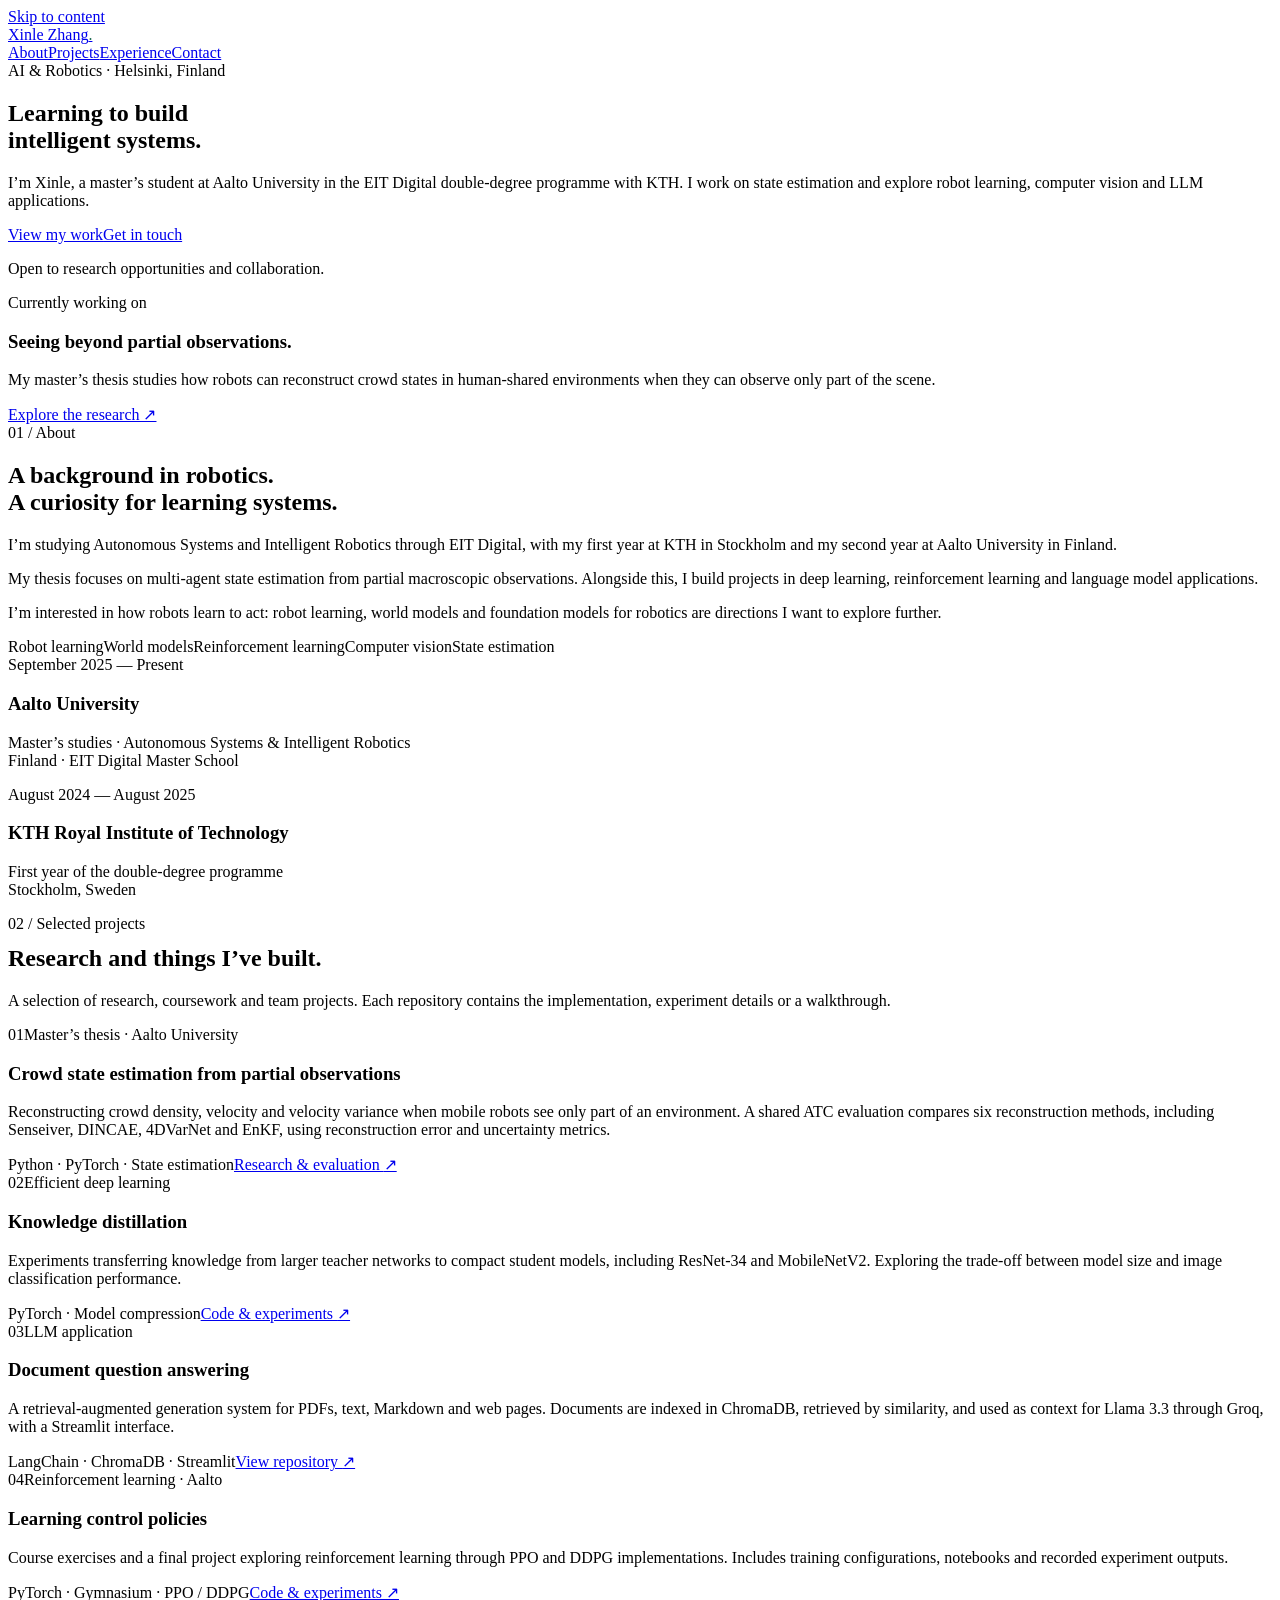
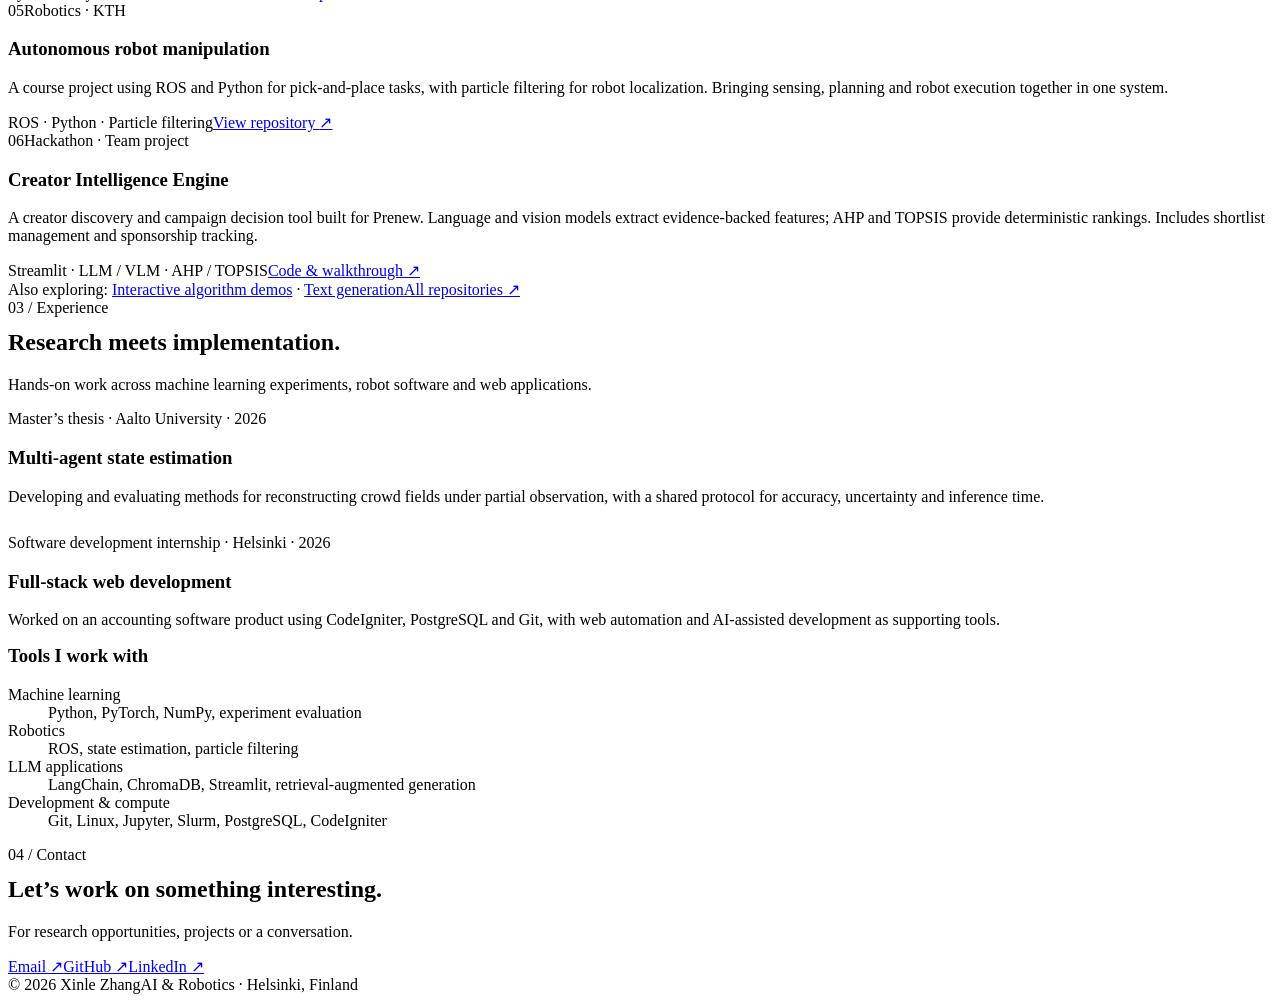
==== commit 3b00408d: "Redesign portfolio as a concise single-page site with current research and projects" ====
--- a/public/index.html
+++ b/public/index.html
@@ -1,1793 +1,8 @@
-<!DOCTYPE html>
-<html lang="en">
-<head>
-  <meta charset="UTF-8">
-  <meta name="viewport" content="width=device-width, initial-scale=1.0">
-  <title>Xinle Zhang :: AI & Robotics Portfolio</title>
-  <meta name="description" content="Xinle Zhang - AI & Robotics Engineer, Master's student in Autonomous Systems and Intelligent Robotics at Aalto University">
-  <meta name="keywords" content="Xinle Zhang, AI, Robotics, Machine Learning, Aalto, Helsinki, Portfolio, Autonomous Systems">
-  <meta name="author" content="Xinle Zhang">
-  <link href="https://cdn.jsdelivr.net/npm/bootstrap@5.3.0/dist/css/bootstrap.min.css" rel="stylesheet">
-  <link href="https://fonts.googleapis.com/css2?family=Orbitron:wght@400;700;900&family=JetBrains+Mono:wght@300;400;500;600;700&family=Electrolize:wght@400&display=swap" rel="stylesheet">
-  <link rel="stylesheet" href="https://cdnjs.cloudflare.com/ajax/libs/font-awesome/6.4.0/css/all.min.css">
-  <link href="https://unpkg.com/aos@2.3.1/dist/aos.css" rel="stylesheet">
-  
-  <style>
-    :root {
-      --primary-color: #00ddff;
-      --secondary-color: #ff0080;
-      --accent-color: #00ff88;
-      --dark-color: #050810;
-      --dark-blue: #0a1628;
-      --text-glow: 0 0 10px rgba(0, 221, 255, 0.5);
-      --grid-size: 20px;
-    }
-
-    * {
-      margin: 0;
-      padding: 0;
-      box-sizing: border-box;
-    }
-
-    body {
-      font-family: 'Electrolize', sans-serif;
-      background: linear-gradient(135deg, var(--dark-color) 0%, var(--dark-blue) 100%);
-      color: #fff;
-      overflow-x: hidden;
-      line-height: 1.6;
-      padding-top: 80px;
-    }
-
-    /* Neural Network Background Animation */
-    .neural-background {
-      position: fixed;
-      top: 0;
-      left: 0;
-      width: 100%;
-      height: 100%;
-      z-index: -1;
-      overflow: hidden;
-    }
-
-    #neuralCanvas {
-      position: absolute;
-      width: 100%;
-      height: 100%;
-      background: radial-gradient(ellipse at center, rgba(0, 20, 40, 0.9) 0%, var(--dark-color) 100%);
-    }
-
-    /* Data Flow Animation */
-    .data-flow {
-      position: absolute;
-      width: 100%;
-      height: 100%;
-      background: 
-        linear-gradient(90deg, transparent 0%, rgba(0, 221, 255, 0.03) 50%, transparent 100%),
-        linear-gradient(0deg, transparent 0%, rgba(0, 255, 136, 0.02) 50%, transparent 100%);
-      animation: dataFlow 8s ease-in-out infinite alternate;
-    }
-
-    @keyframes dataFlow {
-      0% { 
-        background-position: -100% 0%, 0% -100%;
-        opacity: 0.3;
-      }
-      100% { 
-        background-position: 100% 0%, 0% 100%;
-        opacity: 0.7;
-      }
-    }
-
-    /* Neural Pulses */
-    .neural-pulse {
-      position: absolute;
-      width: 200px;
-      height: 200px;
-      border: 1px solid rgba(0, 221, 255, 0.2);
-      border-radius: 50%;
-      animation: neuralPulse 4s ease-in-out infinite;
-    }
-
-    .neural-pulse:nth-child(1) {
-      top: 10%;
-      left: 15%;
-      animation-delay: 0s;
-    }
-
-    .neural-pulse:nth-child(2) {
-      top: 60%;
-      right: 20%;
-      animation-delay: 1.5s;
-    }
-
-    .neural-pulse:nth-child(3) {
-      bottom: 20%;
-      left: 50%;
-      animation-delay: 3s;
-    }
-
-    @keyframes neuralPulse {
-      0%, 100% {
-        transform: scale(0.8);
-        opacity: 0.4;
-        border-color: rgba(0, 221, 255, 0.2);
-      }
-      50% {
-        transform: scale(1.2);
-        opacity: 0.8;
-        border-color: rgba(0, 255, 136, 0.4);
-      }
-    }
-
-    /* Navigation */
-    .navbar {
-      background-color: rgba(5, 8, 16, 0.95);
-      backdrop-filter: blur(20px);
-      border-bottom: 1px solid rgba(0, 221, 255, 0.3);
-      padding: 1rem 0;
-    }
-
-    .navbar-brand, .nav-link {
-      font-family: 'Orbitron', sans-serif;
-      color: #fff !important;
-      transition: all 0.3s ease;
-      text-shadow: var(--text-glow);
-    }
-
-    .nav-link:hover, .navbar-brand:hover {
-      color: var(--primary-color) !important;
-      text-shadow: 0 0 15px var(--primary-color);
-    }
-
-    .nav-link.active {
-      color: var(--accent-color) !important;
-      text-shadow: 0 0 10px var(--accent-color);
-    }
-
-    /* Hero Section */
-    .hero-section {
-      min-height: 100vh;
-      display: flex;
-      align-items: center;
-      position: relative;
-      overflow: hidden;
-    }
-
-    .hero-content {
-      z-index: 2;
-    }
-
-    .hero-title {
-      font-family: 'Orbitron', sans-serif;
-      font-size: clamp(3rem, 8vw, 6rem);
-      font-weight: 900;
-      background: linear-gradient(45deg, var(--primary-color), var(--secondary-color), var(--accent-color));
-      background-clip: text;
-      -webkit-background-clip: text;
-      -webkit-text-fill-color: transparent;
-      margin-bottom: 1rem;
-      text-transform: uppercase;
-      letter-spacing: 3px;
-      animation: glow 3s ease-in-out infinite alternate;
-    }
-
-    @keyframes glow {
-      from { filter: drop-shadow(0 0 20px rgba(0, 221, 255, 0.5)); }
-      to { filter: drop-shadow(0 0 30px rgba(0, 221, 255, 0.8)); }
-    }
-
-    .hero-subtitle {
-      font-family: 'JetBrains Mono', monospace;
-      font-size: clamp(1.2rem, 3vw, 2rem);
-      color: var(--accent-color);
-      margin-bottom: 0.5rem;
-      text-transform: uppercase;
-      letter-spacing: 2px;
-      position: relative;
-      overflow: hidden;
-    }
-
-    .hero-subtitle::after {
-      content: '|';
-      display: inline-block;
-      animation: blink 1s infinite;
-      color: var(--primary-color);
-      margin-left: 5px;
-    }
-
-    @keyframes blink {
-      0%, 50% { opacity: 1; }
-      51%, 100% { opacity: 0; }
-    }
-
-    /* Enhanced title spacing and visual hierarchy */
-    .hero-title {
-      margin-bottom: 0.5rem;
-      position: relative;
-    }
-
-    .hero-title::after {
-      content: '';
-      position: absolute;
-      bottom: -10px;
-      left: 0;
-      width: 0;
-      height: 3px;
-      background: linear-gradient(90deg, var(--primary-color), var(--accent-color));
-      animation: titleUnderline 2s ease-out 1s forwards;
-    }
-
-    @keyframes titleUnderline {
-      0% { width: 0; }
-      100% { width: 200px; }
-    }
-
-    .hero-description {
-      font-size: clamp(1rem, 2vw, 1.3rem);
-      color: rgba(255, 255, 255, 0.9);
-      max-width: 700px;
-      margin-bottom: 2.5rem;
-      line-height: 1.8;
-    }
-
-    /* Status Badge */
-    .status-badge {
-      margin: 2rem 0;
-      display: flex;
-      justify-content: flex-start;
-    }
-
-    .status-indicator {
-      display: inline-flex;
-      align-items: center;
-      gap: 0.8rem;
-      background: rgba(0, 255, 136, 0.1);
-      border: 1px solid var(--accent-color);
-      border-radius: 25px;
-      padding: 0.8rem 1.5rem;
-      backdrop-filter: blur(10px);
-      animation: statusPulse 3s ease-in-out infinite;
-    }
-
-    .status-dot {
-      width: 10px;
-      height: 10px;
-      background: var(--accent-color);
-      border-radius: 50%;
-      animation: pulse 2s infinite;
-      box-shadow: 0 0 10px var(--accent-color);
-    }
-
-    .status-text {
-      font-family: 'JetBrains Mono', monospace;
-      color: var(--accent-color);
-      font-size: 0.9rem;
-      font-weight: 500;
-      letter-spacing: 0.5px;
-    }
-
-    @keyframes statusPulse {
-      0%, 100% { transform: scale(1); opacity: 0.9; }
-      50% { transform: scale(1.02); opacity: 1; }
-    }
-
-    @keyframes pulse {
-      0% { opacity: 1; transform: scale(1); }
-      50% { opacity: 0.5; transform: scale(1.2); }
-      100% { opacity: 1; transform: scale(1); }
-    }
-
-    /* Expertise Tags */
-    .expertise-tags {
-      display: flex;
-      flex-wrap: wrap;
-      gap: 1rem;
-      margin: 2rem 0 3rem 0;
-      justify-content: flex-start;
-    }
-
-    .expertise-tag {
-      background: linear-gradient(45deg, rgba(0, 221, 255, 0.1), rgba(255, 0, 128, 0.1));
-      border: 1px solid rgba(0, 221, 255, 0.4);
-      border-radius: 20px;
-      padding: 0.6rem 1.2rem;
-      font-family: 'Orbitron', sans-serif;
-      font-size: 0.8rem;
-      font-weight: 600;
-      color: var(--primary-color);
-      text-transform: uppercase;
-      letter-spacing: 0.5px;
-      transition: all 0.3s ease;
-      cursor: default;
-      position: relative;
-      overflow: hidden;
-    }
-
-    .expertise-tag::before {
-      content: '';
-      position: absolute;
-      top: 0;
-      left: -100%;
-      width: 100%;
-      height: 100%;
-      background: linear-gradient(90deg, transparent, rgba(0, 221, 255, 0.2), transparent);
-      transition: left 0.8s ease;
-    }
-
-    .expertise-tag:hover::before {
-      left: 100%;
-    }
-
-    .expertise-tag:hover {
-      transform: translateY(-2px) scale(1.05);
-      border-color: var(--accent-color);
-      color: var(--accent-color);
-      box-shadow: 0 5px 15px rgba(0, 221, 255, 0.3);
-    }
-
-    .expertise-tag:nth-child(1) { animation-delay: 0.1s; }
-    .expertise-tag:nth-child(2) { animation-delay: 0.2s; }
-    .expertise-tag:nth-child(3) { animation-delay: 0.3s; }
-    .expertise-tag:nth-child(4) { animation-delay: 0.4s; }
-
-    .hero-buttons {
-      display: flex;
-      gap: 1.5rem;
-      flex-wrap: wrap;
-      margin-bottom: 3rem;
-    }
-
-    .btn-cyber {
-      background: linear-gradient(45deg, rgba(0, 221, 255, 0.2), rgba(255, 0, 128, 0.2));
-      border: 2px solid var(--primary-color);
-      color: white;
-      padding: 1rem 2.5rem;
-      border-radius: 30px;
-      cursor: pointer;
-      transition: all 0.3s ease;
-      font-family: 'Orbitron', sans-serif;
-      font-weight: 700;
-      text-transform: uppercase;
-      letter-spacing: 1px;
-      text-decoration: none;
-      display: inline-flex;
-      align-items: center;
-      gap: 0.8rem;
-      font-size: 1rem;
-      position: relative;
-      overflow: hidden;
-    }
-
-    .btn-cyber::before {
-      content: '';
-      position: absolute;
-      top: 0;
-      left: -100%;
-      width: 100%;
-      height: 100%;
-      background: linear-gradient(90deg, transparent, rgba(255, 255, 255, 0.2), transparent);
-      transition: left 0.5s ease;
-    }
-
-    .btn-cyber:hover::before {
-      left: 100%;
-    }
-
-    .btn-cyber:hover {
-      transform: translateY(-3px) scale(1.05);
-      border: 2px solid var(--accent-color);
-      background: linear-gradient(45deg, rgba(0, 221, 255, 0.3), rgba(255, 0, 128, 0.3));
-      color: white;
-      text-decoration: none;
-      box-shadow: 0 10px 30px rgba(0, 221, 255, 0.4);
-    }
-
-    .btn-cyber.secondary {
-      border-color: var(--accent-color);
-      background: linear-gradient(45deg, rgba(0, 255, 136, 0.2), rgba(0, 221, 255, 0.2));
-    }
-
-    .btn-cyber.secondary:hover {
-      border-color: var(--primary-color);
-      background: linear-gradient(45deg, rgba(0, 255, 136, 0.3), rgba(0, 221, 255, 0.3));
-    }
-
-    /* Hero Visual */
-    .hero-visual {
-      display: flex;
-      flex-direction: column;
-      justify-content: center;
-      align-items: center;
-      position: relative;
-      min-height: 500px;
-    }
-
-    .hero-robot {
-      font-size: clamp(8rem, 15vw, 18rem);
-      color: var(--primary-color);
-      opacity: 0.8;
-      animation: float 6s ease-in-out infinite, rotate-glow 4s linear infinite;
-      position: relative;
-      z-index: 2;
-    }
-
-    @keyframes float {
-      0%, 100% { transform: translateY(0px) rotate(0deg); }
-      50% { transform: translateY(-20px) rotate(5deg); }
-    }
-
-    @keyframes rotate-glow {
-      0% { filter: drop-shadow(0 0 20px rgba(0, 221, 255, 0.3)); }
-      25% { filter: drop-shadow(0 0 30px rgba(0, 255, 136, 0.4)); }
-      50% { filter: drop-shadow(0 0 25px rgba(255, 0, 128, 0.3)); }
-      75% { filter: drop-shadow(0 0 35px rgba(0, 221, 255, 0.5)); }
-      100% { filter: drop-shadow(0 0 20px rgba(0, 221, 255, 0.3)); }
-    }
-
-    /* Orbital Elements */
-    .orbital-ring {
-      position: absolute;
-      border: 1px solid rgba(0, 221, 255, 0.2);
-      border-radius: 50%;
-      pointer-events: none;
-    }
-
-    .ring-1 {
-      width: 200px;
-      height: 200px;
-      animation: orbit 20s linear infinite;
-    }
-
-    .ring-2 {
-      width: 280px;
-      height: 280px;
-      animation: orbit 30s linear infinite reverse;
-    }
-
-    .ring-3 {
-      width: 360px;
-      height: 360px;
-      animation: orbit 40s linear infinite;
-    }
-
-    .orbital-element {
-      position: absolute;
-      top: -15px;
-      left: 50%;
-      transform: translateX(-50%);
-      width: 30px;
-      height: 30px;
-      background: rgba(0, 221, 255, 0.2);
-      border: 2px solid var(--primary-color);
-      border-radius: 50%;
-      display: flex;
-      align-items: center;
-      justify-content: center;
-      font-size: 1rem;
-      color: var(--primary-color);
-      animation: counter-orbit 20s linear infinite;
-    }
-
-    .ring-2 .orbital-element {
-      animation: counter-orbit 30s linear infinite;
-      border-color: var(--accent-color);
-      color: var(--accent-color);
-    }
-
-    .ring-3 .orbital-element {
-      animation: counter-orbit 40s linear infinite;
-      border-color: var(--secondary-color);
-      color: var(--secondary-color);
-    }
-
-    @keyframes orbit {
-      0% { transform: rotate(0deg); }
-      100% { transform: rotate(360deg); }
-    }
-
-    @keyframes counter-orbit {
-      0% { transform: translateX(-50%) rotate(0deg); }
-      100% { transform: translateX(-50%) rotate(-360deg); }
-    }
-
-    /* AI Stats Display */
-    .ai-stats-display {
-      display: flex;
-      justify-content: space-around;
-      width: 100%;
-      margin-top: 3rem;
-      z-index: 3;
-      position: relative;
-    }
-
-    .stat-item {
-      text-align: center;
-      background: rgba(0, 0, 0, 0.3);
-      border: 1px solid rgba(0, 221, 255, 0.3);
-      border-radius: 15px;
-      padding: 1.5rem 1rem;
-      backdrop-filter: blur(10px);
-      transition: all 0.3s ease;
-      min-width: 100px;
-    }
-
-    .stat-item:hover {
-      transform: translateY(-5px) scale(1.05);
-      border-color: var(--accent-color);
-      box-shadow: 0 10px 20px rgba(0, 221, 255, 0.2);
-    }
-
-    .stat-number {
-      font-family: 'Orbitron', sans-serif;
-      font-size: 2rem;
-      font-weight: 900;
-      color: var(--primary-color);
-      margin-bottom: 0.5rem;
-      text-shadow: 0 0 10px var(--primary-color);
-    }
-
-    .stat-label {
-      font-family: 'JetBrains Mono', monospace;
-      font-size: 0.8rem;
-      color: var(--accent-color);
-      text-transform: uppercase;
-      letter-spacing: 1px;
-      font-weight: 500;
-    }
-
-    /* AI Universe Background */
-    .ai-universe {
-      position: absolute;
-      top: 0;
-      left: 0;
-      width: 100%;
-      height: 100%;
-      overflow: hidden;
-    }
-
-    /* Star Field */
-    .star-field {
-      position: absolute;
-      width: 200%;
-      height: 200%;
-      background: 
-        radial-gradient(2px 2px at 20px 30px, var(--primary-color), transparent),
-        radial-gradient(2px 2px at 40px 70px, var(--accent-color), transparent),
-        radial-gradient(1px 1px at 90px 40px, var(--secondary-color), transparent),
-        radial-gradient(1px 1px at 130px 80px, var(--primary-color), transparent),
-        radial-gradient(2px 2px at 160px 30px, var(--accent-color), transparent);
-      background-repeat: repeat;
-      background-size: 200px 100px;
-      animation: starFloat 120s linear infinite;
-      opacity: 0.7;
-    }
-
-    @keyframes starFloat {
-      0% { transform: translate3d(0, 0, 0); }
-      100% { transform: translate3d(-400px, -200px, 0); }
-    }
-
-    /* Multimodal AI Nodes */
-    .ai-modal-nodes {
-      position: absolute;
-      width: 100%;
-      height: 100%;
-    }
-
-    .modal-node {
-      position: absolute;
-      width: 120px;
-      height: 120px;
-      background: radial-gradient(circle, rgba(0, 221, 255, 0.1) 0%, transparent 70%);
-      border: 2px solid rgba(0, 221, 255, 0.3);
-      border-radius: 50%;
-      display: flex;
-      align-items: center;
-      justify-content: center;
-      backdrop-filter: blur(10px);
-      animation: modalFloat 8s ease-in-out infinite;
-    }
-
-    .modal-node.vision {
-      top: 15%;
-      left: 10%;
-      animation-delay: 0s;
-      border-color: var(--primary-color);
-    }
-
-    .modal-node.language {
-      top: 25%;
-      right: 15%;
-      animation-delay: 2s;
-      border-color: var(--accent-color);
-    }
-
-    .modal-node.audio {
-      bottom: 30%;
-      left: 20%;
-      animation-delay: 4s;
-      border-color: var(--secondary-color);
-    }
-
-    .modal-node.robotics {
-      bottom: 20%;
-      right: 25%;
-      animation-delay: 6s;
-      border-color: var(--primary-color);
-    }
-
-    .modal-node.neural {
-      top: 50%;
-      left: 50%;
-      transform: translate(-50%, -50%);
-      width: 150px;
-      height: 150px;
-      animation-delay: 1s;
-      border-color: var(--accent-color);
-    }
-
-    @keyframes modalFloat {
-      0%, 100% {
-        transform: translateY(0px) rotate(0deg);
-        opacity: 0.6;
-      }
-      25% {
-        transform: translateY(-20px) rotate(90deg);
-        opacity: 0.8;
-      }
-      50% {
-        transform: translateY(-10px) rotate(180deg);
-        opacity: 1;
-      }
-      75% {
-        transform: translateY(-30px) rotate(270deg);
-        opacity: 0.8;
-      }
-    }
-
-    .modal-icon {
-      font-size: 2.5rem;
-      color: var(--primary-color);
-      animation: iconPulse 2s ease-in-out infinite;
-    }
-
-    .modal-node.vision .modal-icon {
-      color: var(--primary-color);
-      animation: eyeScan 3s ease-in-out infinite;
-    }
-
-    .modal-node.language .modal-icon {
-      color: var(--accent-color);
-    }
-
-    .modal-node.audio .modal-icon {
-      color: var(--secondary-color);
-      animation: waveform 2s ease-in-out infinite;
-    }
-
-    .modal-node.robotics .modal-icon {
-      color: var(--primary-color);
-      animation: robotMove 4s ease-in-out infinite;
-    }
-
-    .modal-node.neural .modal-icon {
-      color: var(--accent-color);
-      animation: neuralPulse 1.5s ease-in-out infinite;
-    }
-
-    @keyframes iconPulse {
-      0%, 100% { transform: scale(1); opacity: 0.8; }
-      50% { transform: scale(1.1); opacity: 1; }
-    }
-
-    @keyframes eyeScan {
-      0%, 100% { transform: scale(1) rotateY(0deg); }
-      50% { transform: scale(1.2) rotateY(180deg); }
-    }
-
-    @keyframes waveform {
-      0%, 100% { transform: scaleX(1) scaleY(1); }
-      25% { transform: scaleX(1.3) scaleY(0.8); }
-      75% { transform: scaleX(0.8) scaleY(1.3); }
-    }
-
-    @keyframes robotMove {
-      0%, 100% { transform: rotateZ(0deg) scale(1); }
-      25% { transform: rotateZ(5deg) scale(1.1); }
-      75% { transform: rotateZ(-5deg) scale(0.9); }
-    }
-
-    @keyframes neuralPulse {
-      0%, 100% { 
-        transform: scale(1);
-        filter: drop-shadow(0 0 10px var(--accent-color));
-      }
-      50% { 
-        transform: scale(1.2);
-        filter: drop-shadow(0 0 20px var(--accent-color));
-      }
-    }
-
-    /* Energy Connections */
-    .energy-connections {
-      position: absolute;
-      width: 100%;
-      height: 100%;
-      pointer-events: none;
-    }
-
-    .energy-line {
-      position: absolute;
-      height: 2px;
-      background: linear-gradient(90deg, transparent, var(--primary-color), transparent);
-      animation: energyFlow 3s ease-in-out infinite;
-      opacity: 0.6;
-    }
-
-    .energy-line.line1 {
-      top: 20%;
-      left: 20%;
-      width: 300px;
-      transform: rotate(45deg);
-      animation-delay: 0s;
-    }
-
-    .energy-line.line2 {
-      top: 60%;
-      right: 20%;
-      width: 250px;
-      transform: rotate(-30deg);
-      animation-delay: 1s;
-    }
-
-    .energy-line.line3 {
-      bottom: 25%;
-      left: 30%;
-      width: 350px;
-      transform: rotate(15deg);
-      animation-delay: 2s;
-    }
-
-    @keyframes energyFlow {
-      0%, 100% {
-        background: linear-gradient(90deg, transparent, var(--primary-color), transparent);
-        opacity: 0.3;
-      }
-      50% {
-        background: linear-gradient(90deg, transparent, var(--accent-color), transparent);
-        opacity: 0.8;
-      }
-    }
-
-    /* Floating Code Fragments */
-    .code-fragments {
-      position: absolute;
-      width: 100%;
-      height: 100%;
-      pointer-events: none;
-    }
-
-    .code-fragment {
-      position: absolute;
-      font-family: 'JetBrains Mono', monospace;
-      font-size: 0.8rem;
-      color: var(--accent-color);
-      opacity: 0.4;
-      animation: codeFloat 15s linear infinite;
-    }
-
-    .code-fragment.frag1 {
-      top: 10%;
-      left: 5%;
-      animation-delay: 0s;
-    }
-
-    .code-fragment.frag2 {
-      top: 30%;
-      right: 10%;
-      animation-delay: 5s;
-    }
-
-    .code-fragment.frag3 {
-      bottom: 40%;
-      left: 15%;
-      animation-delay: 10s;
-    }
-
-         @keyframes codeFloat {
-       0% { transform: translateY(100vh) rotate(0deg); opacity: 0; }
-       10% { opacity: 0.4; }
-       90% { opacity: 0.4; }
-       100% { transform: translateY(-100px) rotate(360deg); opacity: 0; }
-     }
-
-     /* Tooltip for AI Modal Nodes */
-     .modal-node::before {
-       content: attr(data-tooltip);
-       position: absolute;
-       bottom: -40px;
-       left: 50%;
-       transform: translateX(-50%);
-       background: rgba(0, 0, 0, 0.9);
-       color: var(--primary-color);
-       padding: 8px 12px;
-       border-radius: 8px;
-       font-family: 'JetBrains Mono', monospace;
-       font-size: 0.8rem;
-       white-space: nowrap;
-       opacity: 0;
-       transition: opacity 0.3s ease;
-       pointer-events: none;
-       border: 1px solid var(--primary-color);
-       z-index: 10;
-     }
-
-     .modal-node:hover::before {
-       opacity: 1;
-     }
-
-     .modal-node::after {
-       content: '';
-       position: absolute;
-       bottom: -10px;
-       left: 50%;
-       transform: translateX(-50%);
-       width: 0;
-       height: 0;
-       border-left: 6px solid transparent;
-       border-right: 6px solid transparent;
-       border-bottom: 6px solid rgba(0, 0, 0, 0.9);
-       opacity: 0;
-       transition: opacity 0.3s ease;
-       pointer-events: none;
-       z-index: 10;
-     }
-
-     .modal-node:hover::after {
-       opacity: 1;
-     }
-
-     /* Enhanced Space Dust Effect */
-     .space-dust {
-       position: absolute;
-       width: 100%;
-       height: 100%;
-       background: 
-         radial-gradient(1px 1px at 100px 150px, rgba(0, 221, 255, 0.3), transparent),
-         radial-gradient(1px 1px at 200px 90px, rgba(0, 255, 136, 0.3), transparent),
-         radial-gradient(1px 1px at 300px 240px, rgba(255, 0, 128, 0.3), transparent),
-         radial-gradient(1px 1px at 400px 180px, rgba(0, 221, 255, 0.3), transparent);
-       background-repeat: repeat;
-       background-size: 350px 300px;
-       animation: dustFloat 60s linear infinite;
-       opacity: 0.6;
-     }
-
-     @keyframes dustFloat {
-       0% { transform: translateX(0) translateY(0); }
-       100% { transform: translateX(-350px) translateY(-300px); }
-     }
-
-     /* Data Pulse Animation on Energy Lines */
-     .data-pulse {
-       position: absolute;
-       width: 8px;
-       height: 8px;
-       background: var(--accent-color);
-       border-radius: 50%;
-       box-shadow: 0 0 10px var(--accent-color);
-       opacity: 0;
-       animation: dataPulseMove 4s ease-in-out infinite;
-     }
-
-     @keyframes dataPulseMove {
-       0% { 
-         opacity: 0;
-         transform: translateX(0) scale(0.5);
-       }
-       20% { 
-         opacity: 1;
-         transform: translateX(20%) scale(1);
-       }
-       80% { 
-         opacity: 1;
-         transform: translateX(80%) scale(1);
-       }
-       100% { 
-         opacity: 0;
-         transform: translateX(100%) scale(0.5);
-       }
-     }
-
-     /* Enhanced Neural Network Canvas */
-     #neuralCanvas {
-       background: 
-         radial-gradient(ellipse at 25% 25%, rgba(0, 20, 40, 0.9) 0%, transparent 50%),
-         radial-gradient(ellipse at 75% 75%, rgba(20, 0, 40, 0.9) 0%, transparent 50%),
-         var(--dark-color);
-       mix-blend-mode: screen;
-     }
-
-     /* Breathing Effect for Central Neural Node */
-     .modal-node.neural {
-       animation: modalFloat 8s ease-in-out infinite, centralBreath 3s ease-in-out infinite;
-     }
-
-     @keyframes centralBreath {
-       0%, 100% {
-         box-shadow: 0 0 20px rgba(0, 255, 136, 0.3);
-       }
-       50% {
-         box-shadow: 0 0 40px rgba(0, 255, 136, 0.6);
-       }
-     }
-
-     /* Performance Optimization */
-     .neural-background,
-     .ai-universe,
-     .modal-node,
-     .energy-line {
-       will-change: transform;
-       backface-visibility: hidden;
-       transform-style: preserve-3d;
-     }
-
-     /* Responsive Adjustments for AI Universe */
-     @media (max-width: 768px) {
-       .modal-node {
-         width: 80px;
-         height: 80px;
-       }
-       
-       .modal-node.neural {
-         width: 100px;
-         height: 100px;
-       }
-       
-       .modal-icon {
-         font-size: 1.8rem;
-       }
-       
-       .energy-line {
-         height: 1px;
-       }
-       
-       .code-fragment {
-         font-size: 0.6rem;
-       }
-     }
-
-    /* Scroll indicator */
-    .scroll-indicator {
-      position: absolute;
-      bottom: 2rem;
-      left: 50%;
-      transform: translateX(-50%);
-      color: var(--accent-color);
-      font-size: 2rem;
-      animation: bounce 2s infinite;
-    }
-
-    @keyframes bounce {
-      0%, 20%, 50%, 80%, 100% { transform: translateX(-50%) translateY(0); }
-      40% { transform: translateX(-50%) translateY(-10px); }
-      60% { transform: translateX(-50%) translateY(-5px); }
-    }
-
-    /* Footer */
-    .footer {
-      background: rgba(5, 8, 16, 0.9);
-      border-top: 1px solid rgba(0, 221, 255, 0.3);
-      padding: 2rem 0;
-      text-align: center;
-      color: rgba(255, 255, 255, 0.6);
-    }
-
-    /* Responsive Design */
-    @media (max-width: 768px) {
-      .hero-buttons {
-        justify-content: center;
-        flex-direction: column;
-        align-items: center;
-      }
-      
-      .btn-cyber {
-        width: 100%;
-        max-width: 300px;
-        justify-content: center;
-      }
-      
-      .expertise-tags {
-        justify-content: center;
-      }
-      
-      .expertise-tag {
-        font-size: 0.7rem;
-        padding: 0.5rem 1rem;
-      }
-      
-      .status-badge {
-        justify-content: center;
-      }
-      
-      .status-text {
-        font-size: 0.8rem;
-      }
-      
-      .hero-visual {
-        min-height: 400px;
-        margin-top: 2rem;
-      }
-      
-      .hero-robot {
-        font-size: clamp(6rem, 12vw, 12rem);
-      }
-      
-      .orbital-ring {
-        display: none; /* Hide orbital rings on mobile for better performance */
-      }
-      
-      .ai-stats-display {
-        flex-direction: column;
-        gap: 1rem;
-        align-items: center;
-      }
-      
-      .stat-item {
-        width: 90%;
-        max-width: 200px;
-      }
-      
-      .stat-number {
-        font-size: 1.5rem;
-      }
-      
-      .hero-title::after {
-        width: 100px;
-      }
-    }
-
-    @media (max-width: 480px) {
-      .hero-title {
-        font-size: 2.5rem;
-      }
-      
-      .hero-subtitle {
-        font-size: 1rem;
-      }
-      
-      .expertise-tags {
-        gap: 0.5rem;
-      }
-      
-      .expertise-tag {
-        font-size: 0.6rem;
-        padding: 0.4rem 0.8rem;
-      }
-    }
-
-    /* Custom Scrollbar */
-    ::-webkit-scrollbar {
-      width: 8px;
-    }
-
-    ::-webkit-scrollbar-track {
-      background: var(--dark-color);
-    }
-
-    ::-webkit-scrollbar-thumb {
-      background: var(--primary-color);
-      border-radius: 4px;
-    }
-
-    ::-webkit-scrollbar-thumb:hover {
-      background: var(--accent-color);
-    }
-  </style>
-</head>
-
-<body>
-  <!-- AI Universe Background -->
-  <div class="neural-background">
-    <canvas id="neuralCanvas"></canvas>
-    <div class="data-flow"></div>
-    
-    <!-- AI Universe Elements -->
-    <div class="ai-universe">
-      <!-- Star Field -->
-      <div class="star-field"></div>
-      
-      <!-- Space Dust Effect -->
-      <div class="space-dust"></div>
-      
-      <!-- Multimodal AI Nodes -->
-      <div class="ai-modal-nodes">
-        <!-- Vision Processing Node -->
-        <div class="modal-node vision" data-tooltip="Computer Vision">
-          <i class="fas fa-eye modal-icon"></i>
-        </div>
-        
-        <!-- Language Processing Node -->
-        <div class="modal-node language" data-tooltip="Natural Language Processing">
-          <i class="fas fa-comments modal-icon"></i>
-        </div>
-        
-        <!-- Audio Processing Node -->
-        <div class="modal-node audio" data-tooltip="Audio Understanding">
-          <i class="fas fa-volume-up modal-icon"></i>
-        </div>
-        
-        <!-- Robotics Node -->
-        <div class="modal-node robotics" data-tooltip="Robotics & Control">
-          <i class="fas fa-robot modal-icon"></i>
-        </div>
-        
-        <!-- Central Neural Network Node -->
-        <div class="modal-node neural" data-tooltip="Neural Network Core">
-          <i class="fas fa-brain modal-icon"></i>
-        </div>
-      </div>
-      
-      <!-- Energy Connections -->
-      <div class="energy-connections">
-        <div class="energy-line line1">
-          <div class="data-pulse" style="animation-delay: 0s;"></div>
-          <div class="data-pulse" style="animation-delay: 1s;"></div>
-        </div>
-        <div class="energy-line line2">
-          <div class="data-pulse" style="animation-delay: 0.5s;"></div>
-          <div class="data-pulse" style="animation-delay: 2s;"></div>
-        </div>
-        <div class="energy-line line3">
-          <div class="data-pulse" style="animation-delay: 1.5s;"></div>
-          <div class="data-pulse" style="animation-delay: 3s;"></div>
-        </div>
-      </div>
-      
-      <!-- Floating Code Fragments -->
-      <div class="code-fragments">
-        <div class="code-fragment frag1">
-          neural_network.train(data)<br>
-          optimizer.step()<br>
-          loss.backward()
-        </div>
-        <div class="code-fragment frag2">
-          import torch<br>
-          import tensorflow as tf<br>
-          model = Sequential()
-        </div>
-        <div class="code-fragment frag3">
-          def forward(self, x):<br>
-          &nbsp;&nbsp;return self.layers(x)<br>
-          class AI_Model(nn.Module):
-        </div>
-      </div>
-    </div>
-  </div>
-
-  <!-- Navigation -->
-  <nav class="navbar navbar-expand-lg fixed-top">
-    <div class="container">
-      <a class="navbar-brand" href="/">[ AI // Xinle Zhang ]</a>
-      <button class="navbar-toggler" type="button" data-bs-toggle="collapse" data-bs-target="#navbarNav">
-        <span class="navbar-toggler-icon" style="background-image: url('data:image/svg+xml,%3csvg xmlns=%27http://www.w3.org/2000/svg%27 viewBox=%270 0 30 30%27%3e%3cpath stroke=%27rgba(0, 221, 255, 1)%27 stroke-linecap=%27round%27 stroke-miterlimit=%2710%27 stroke-width=%272%27 d=%27M4 7h22M4 15h22M4 23h22%27/%3e%3c/svg%3e');"></span>
-      </button>
-      <div class="collapse navbar-collapse" id="navbarNav">
-        <ul class="navbar-nav ms-auto">
-          <li class="nav-item">
-            <a class="nav-link active" href="/"><i class="fas fa-home me-2"></i>Home</a>
-          </li>
-          <li class="nav-item">
-            <a class="nav-link" href="/about.html"><i class="fas fa-user me-2"></i>About</a>
-          </li>
-          <li class="nav-item">
-            <a class="nav-link" href="/projects.html"><i class="fas fa-code me-2"></i>Projects</a>
-          </li>
-          <li class="nav-item">
-            <a class="nav-link" href="/skills.html"><i class="fas fa-cog me-2"></i>Skills</a>
-          </li>
-          <li class="nav-item">
-            <a class="nav-link" href="/resume.html"><i class="fas fa-file-pdf me-2"></i>Resume</a>
-          </li>
-          <li class="nav-item">
-            <a class="nav-link" href="/contact.html"><i class="fas fa-envelope me-2"></i>Contact</a>
-          </li>
-          <li class="nav-item">
-            <a class="nav-link" href="/games.html"><i class="fas fa-gamepad me-2"></i>Games</a>
-          </li>
-          <li class="nav-item">
-            <a class="nav-link" href="/philosophy.html"><i class="fas fa-brain me-2"></i>Philosophy</a>
-          </li>
-        </ul>
-      </div>
-    </div>
-  </nav>
-
-  <!-- Hero Section -->
-  <section class="hero-section">
-    <div class="container">
-      <div class="row align-items-center">
-        <div class="col-lg-7">
-          <div class="hero-content" data-aos="fade-right">
-            <h1 class="hero-title">Xinle Zhang</h1>
-            <h2 class="hero-subtitle">AI & Robotics Explorer</h2>
-            
-            <!-- Dynamic Status Indicator -->
-            <div class="status-badge" data-aos="fade-up" data-aos-delay="300">
-              <div class="status-indicator">
-                <div class="status-dot"></div>
-                <span class="status-text">Active in Helsinki • Available for Collaboration</span>
-              </div>
-            </div>
-            
-            <!-- Expertise Tags -->
-            <div class="expertise-tags" data-aos="fade-up" data-aos-delay="400">
-              <span class="expertise-tag">Machine Learning</span>
-              <span class="expertise-tag">Autonomous Systems</span>
-              <span class="expertise-tag">Computer Vision</span>
-              <span class="expertise-tag">Robotics</span>
-            </div>
-            
-            <div class="hero-buttons">
-              <a href="/projects.html" class="btn-cyber">
-                <i class="fas fa-rocket"></i> Explore Projects
-              </a>
-              <a href="/about.html" class="btn-cyber secondary">
-                <i class="fas fa-user"></i> Learn More
-              </a>
-              <a href="/contact.html" class="btn-cyber">
-                <i class="fas fa-paper-plane"></i> Get In Touch
-              </a>
-            </div>
-            
-            
-          </div>
-        </div>
-        <div class="col-lg-5">
-          <div class="hero-visual" data-aos="fade-left" data-aos-delay="200">
-            <!-- Central Robot Icon with Enhanced Effects -->
-            <div class="hero-robot">
-              <i class="fas fa-robot"></i>
-              
-              <!-- Orbital Elements -->
-              <div class="orbital-ring ring-1">
-                <div class="orbital-element">
-                  <i class="fas fa-brain"></i>
-                </div>
-              </div>
-              
-              <div class="orbital-ring ring-2">
-                <div class="orbital-element">
-                  <i class="fas fa-microchip"></i>
-                </div>
-              </div>
-              
-              <div class="orbital-ring ring-3">
-                <div class="orbital-element">
-                  <i class="fas fa-cogs"></i>
-                </div>
-              </div>
-            </div>
-            
-            <!-- AI Stats Display -->
-            <div class="ai-stats-display">
-              <div class="stat-item" data-aos="zoom-in" data-aos-delay="500">
-                <div class="stat-number" data-stat="99">0</div>
-                <div class="stat-label">AI Models</div>
-              </div>
-              <div class="stat-item" data-aos="zoom-in" data-aos-delay="600">
-                <div class="stat-number" data-stat="1000">0</div>
-                <div class="stat-label">Training Hours</div>
-              </div>
-              <div class="stat-item" data-aos="zoom-in" data-aos-delay="700">
-                <div class="stat-number" data-stat="15">0</div>
-                <div class="stat-label">Projects</div>
-              </div>
-            </div>
-          </div>
-        </div>
-      </div>
-      
-      <!-- Scroll Indicator -->
-      <div class="scroll-indicator">
-        <i class="fas fa-chevron-down"></i>
-      </div>
-    </div>
-  </section>
-
-
-
-  <!-- Footer -->
-  <footer class="footer">
-    <div class="container">
-      <p>© 2025 Xinle Zhang // AI & Robotics Portfolio // All Systems Operational</p>
-    </div>
-  </footer>
-
-  <script src="https://cdn.jsdelivr.net/npm/bootstrap@5.3.0/dist/js/bootstrap.bundle.min.js"></script>
-  <script src="https://unpkg.com/aos@2.3.1/dist/aos.js"></script>
-  
-     <script>
-     // Initialize AOS animations
-     AOS.init({
-       duration: 1000,
-       once: true,
-       offset: 100
-     });
-
-     // Neural Network Canvas Animation
-     class NeuralNetwork {
-       constructor() {
-         this.canvas = document.getElementById('neuralCanvas');
-         this.ctx = this.canvas.getContext('2d');
-         this.nodes = [];
-         this.connections = [];
-         this.animationId = null;
-         
-         this.init();
-         this.createNodes();
-         this.animate();
-       }
-
-       init() {
-         this.resizeCanvas();
-         window.addEventListener('resize', () => this.resizeCanvas());
-       }
-
-       resizeCanvas() {
-         this.canvas.width = window.innerWidth;
-         this.canvas.height = window.innerHeight;
-       }
-
-       createNodes() {
-         const nodeCount = Math.floor((this.canvas.width * this.canvas.height) / 15000);
-         this.nodes = [];
-         this.connections = [];
-
-         // Create nodes
-         for (let i = 0; i < nodeCount; i++) {
-           this.nodes.push({
-             x: Math.random() * this.canvas.width,
-             y: Math.random() * this.canvas.height,
-             vx: (Math.random() - 0.5) * 0.5,
-             vy: (Math.random() - 0.5) * 0.5,
-             radius: Math.random() * 3 + 1,
-             activation: Math.random(),
-             pulsePhase: Math.random() * Math.PI * 2
-           });
-         }
-
-         // Create connections
-         for (let i = 0; i < this.nodes.length; i++) {
-           for (let j = i + 1; j < this.nodes.length; j++) {
-             const distance = this.getDistance(this.nodes[i], this.nodes[j]);
-             if (distance < 150) {
-               this.connections.push({
-                 nodeA: this.nodes[i],
-                 nodeB: this.nodes[j],
-                 strength: 1 - (distance / 150),
-                 dataFlow: Math.random()
-               });
-             }
-           }
-         }
-       }
-
-       getDistance(nodeA, nodeB) {
-         return Math.sqrt(Math.pow(nodeA.x - nodeB.x, 2) + Math.pow(nodeA.y - nodeB.y, 2));
-       }
-
-       updateNodes() {
-         this.nodes.forEach(node => {
-           // Update position
-           node.x += node.vx;
-           node.y += node.vy;
-
-           // Bounce off edges
-           if (node.x < 0 || node.x > this.canvas.width) node.vx *= -1;
-           if (node.y < 0 || node.y > this.canvas.height) node.vy *= -1;
-
-           // Keep nodes in bounds
-           node.x = Math.max(0, Math.min(this.canvas.width, node.x));
-           node.y = Math.max(0, Math.min(this.canvas.height, node.y));
-
-           // Update activation with smooth sine wave
-           node.pulsePhase += 0.02;
-           node.activation = 0.3 + 0.7 * (Math.sin(node.pulsePhase) + 1) / 2;
-         });
-       }
-
-       drawConnections() {
-         this.connections.forEach(connection => {
-           const distance = this.getDistance(connection.nodeA, connection.nodeB);
-           if (distance < 150) {
-             const opacity = (1 - distance / 150) * 0.3;
-             const avgActivation = (connection.nodeA.activation + connection.nodeB.activation) / 2;
-             
-             this.ctx.beginPath();
-             this.ctx.moveTo(connection.nodeA.x, connection.nodeA.y);
-             this.ctx.lineTo(connection.nodeB.x, connection.nodeB.y);
-             
-             // Dynamic color based on activation
-             if (avgActivation > 0.7) {
-               this.ctx.strokeStyle = `rgba(0, 255, 136, ${opacity * avgActivation})`;
-               this.ctx.lineWidth = 2;
-             } else {
-               this.ctx.strokeStyle = `rgba(0, 221, 255, ${opacity * avgActivation})`;
-               this.ctx.lineWidth = 1;
-             }
-             
-             this.ctx.stroke();
-
-             // Data flow particles
-             if (Math.random() > 0.98) {
-               this.drawDataParticle(connection.nodeA, connection.nodeB);
-             }
-           }
-         });
-       }
-
-       drawDataParticle(nodeA, nodeB) {
-         const t = Math.random();
-         const x = nodeA.x + (nodeB.x - nodeA.x) * t;
-         const y = nodeA.y + (nodeB.y - nodeA.y) * t;
-         
-         this.ctx.beginPath();
-         this.ctx.arc(x, y, 2, 0, Math.PI * 2);
-         this.ctx.fillStyle = 'rgba(255, 0, 128, 0.8)';
-         this.ctx.fill();
-       }
-
-       drawNodes() {
-         this.nodes.forEach(node => {
-           // Node glow effect
-           const glowRadius = node.radius * (2 + node.activation);
-           const gradient = this.ctx.createRadialGradient(
-             node.x, node.y, 0,
-             node.x, node.y, glowRadius
-           );
-           
-           if (node.activation > 0.8) {
-             gradient.addColorStop(0, 'rgba(0, 255, 136, 0.8)');
-             gradient.addColorStop(0.3, 'rgba(0, 255, 136, 0.4)');
-           } else {
-             gradient.addColorStop(0, 'rgba(0, 221, 255, 0.6)');
-             gradient.addColorStop(0.3, 'rgba(0, 221, 255, 0.2)');
-           }
-           gradient.addColorStop(1, 'transparent');
-
-           // Draw glow
-           this.ctx.beginPath();
-           this.ctx.arc(node.x, node.y, glowRadius, 0, Math.PI * 2);
-           this.ctx.fillStyle = gradient;
-           this.ctx.fill();
-
-           // Draw core
-           this.ctx.beginPath();
-           this.ctx.arc(node.x, node.y, node.radius, 0, Math.PI * 2);
-           this.ctx.fillStyle = node.activation > 0.8 ? 
-             `rgba(0, 255, 136, ${node.activation})` : 
-             `rgba(0, 221, 255, ${node.activation})`;
-           this.ctx.fill();
-         });
-       }
-
-       animate() {
-         this.ctx.clearRect(0, 0, this.canvas.width, this.canvas.height);
-         
-         this.updateNodes();
-         this.drawConnections();
-         this.drawNodes();
-         
-         this.animationId = requestAnimationFrame(() => this.animate());
-       }
-
-       destroy() {
-         if (this.animationId) {
-           cancelAnimationFrame(this.animationId);
-         }
-       }
-     }
-
-     // Initialize Neural Network when page loads
-     let neuralNetwork;
-     window.addEventListener('load', () => {
-       neuralNetwork = new NeuralNetwork();
-     });
-
-    // Typing effect for hero subtitle
-    function typeWriter(element, text, speed = 100) {
-      let i = 0;
-      element.innerHTML = '';
-      function type() {
-        if (i < text.length) {
-          element.innerHTML += text.charAt(i);
-          i++;
-          setTimeout(type, speed);
-        }
-      }
-      type();
-    }
-
-    // Initialize typing effect
-    window.addEventListener('load', function() {
-      setTimeout(() => {
-        const subtitle = document.querySelector('.hero-subtitle');
-        if (subtitle) {
-          const originalText = subtitle.textContent;
-          typeWriter(subtitle, originalText, 100);
-        }
-      }, 500);
-    });
-
-    // Animated Counter for Stats
-    function animateCounter(element, target, duration = 2000) {
-      let start = 0;
-      const startTime = Date.now();
-      
-      function updateCounter() {
-        const elapsedTime = Date.now() - startTime;
-        const progress = Math.min(elapsedTime / duration, 1);
-        const easeOutQuart = 1 - Math.pow(1 - progress, 4);
-        const current = Math.round(start + (target - start) * easeOutQuart);
-        
-        element.textContent = current;
-        
-        if (progress < 1) {
-          requestAnimationFrame(updateCounter);
-        } else {
-          element.textContent = target;
-        }
-      }
-      
-      updateCounter();
-    }
-
-    // Initialize stat counters when they come into view
-    const statsObserver = new IntersectionObserver((entries) => {
-      entries.forEach(entry => {
-        if (entry.isIntersecting) {
-          const target = parseInt(entry.target.dataset.stat);
-          animateCounter(entry.target, target, 2000);
-          statsObserver.unobserve(entry.target);
-        }
-      });
-    }, { threshold: 0.7 });
-
-    // Observe all stat numbers
-    document.querySelectorAll('.stat-number[data-stat]').forEach(stat => {
-      statsObserver.observe(stat);
-    });
-
-    // Enhanced button effects
-    document.querySelectorAll('.btn-cyber').forEach(btn => {
-      btn.addEventListener('click', function() {
-        const icon = this.querySelector('i');
-        if (icon) {
-          icon.classList.add('fa-spin');
-          setTimeout(() => {
-            icon.classList.remove('fa-spin');
-          }, 600);
-        }
-      });
-    });
-
-
-
-    // Smooth scrolling for internal links
-    document.querySelectorAll('a[href^="#"]').forEach(anchor => {
-      anchor.addEventListener('click', function (e) {
-        e.preventDefault();
-        const target = document.querySelector(this.getAttribute('href'));
-        if (target) {
-          target.scrollIntoView({
-            behavior: 'smooth',
-            block: 'start'
-          });
-        }
-      });
-    });
-
-         // Parallax effect for hero robot
-     window.addEventListener('scroll', function() {
-       const robot = document.querySelector('.hero-robot');
-       const scrolled = window.pageYOffset;
-       const rate = scrolled * -0.5;
-       
-       if (robot) {
-         robot.style.transform = `translateY(${rate}px) rotate(${scrolled * 0.05}deg)`;
-       }
-     });
-
-     // AI Universe Interactive Effects
-     document.addEventListener('mousemove', function(e) {
-       const mouseX = e.clientX / window.innerWidth;
-       const mouseY = e.clientY / window.innerHeight;
-       
-       // Parallax effect for AI nodes
-       const nodes = document.querySelectorAll('.modal-node');
-       nodes.forEach((node, index) => {
-         const speed = (index + 1) * 0.5;
-         const x = (mouseX - 0.5) * speed * 20;
-         const y = (mouseY - 0.5) * speed * 20;
-         
-         node.style.transform += ` translate(${x}px, ${y}px)`;
-       });
-       
-       // Energy line intensity based on mouse position
-       const energyLines = document.querySelectorAll('.energy-line');
-       energyLines.forEach(line => {
-         const rect = line.getBoundingClientRect();
-         const distance = Math.sqrt(
-           Math.pow(e.clientX - (rect.left + rect.width/2), 2) + 
-           Math.pow(e.clientY - (rect.top + rect.height/2), 2)
-         );
-         const intensity = Math.max(0, 1 - distance / 300);
-         line.style.opacity = 0.3 + intensity * 0.7;
-       });
-     });
-
-     // Modal Node Hover Effects
-     document.querySelectorAll('.modal-node').forEach(node => {
-       node.addEventListener('mouseenter', function() {
-         this.style.transform += ' scale(1.3)';
-         this.style.borderWidth = '3px';
-         this.style.boxShadow = `0 0 30px ${getComputedStyle(this).borderColor}`;
-         
-         // Create expanding ripple effect
-         const ripple = document.createElement('div');
-         ripple.style.cssText = `
-           position: absolute;
-           top: 50%;
-           left: 50%;
-           width: 0;
-           height: 0;
-           border: 2px solid ${getComputedStyle(this).borderColor};
-           border-radius: 50%;
-           transform: translate(-50%, -50%);
-           animation: rippleExpand 1s ease-out forwards;
-           pointer-events: none;
-         `;
-         this.appendChild(ripple);
-         
-         setTimeout(() => ripple.remove(), 1000);
-       });
-       
-       node.addEventListener('mouseleave', function() {
-         this.style.transform = this.style.transform.replace(' scale(1.3)', '');
-         this.style.borderWidth = '2px';
-         this.style.boxShadow = 'none';
-       });
-     });
-
-     // Add ripple animation CSS
-     const rippleStyle = document.createElement('style');
-     rippleStyle.textContent = `
-       @keyframes rippleExpand {
-         0% {
-           width: 0;
-           height: 0;
-           opacity: 1;
-         }
-         100% {
-           width: 200px;
-           height: 200px;
-           opacity: 0;
-         }
-       }
-     `;
-     document.head.appendChild(rippleStyle);
-
-     // Dynamic Code Fragment Content
-     const codeSnippets = [
-       ['neural_network.train(data)', 'optimizer.step()', 'loss.backward()'],
-       ['import torch', 'import tensorflow as tf', 'model = Sequential()'],
-       ['def forward(self, x):', '    return self.layers(x)', 'class AI_Model(nn.Module):'],
-       ['for epoch in range(100):', '    predictions = model(X)', '    loss = criterion(pred, y)'],
-       ['from sklearn import datasets', 'X, y = datasets.load_iris()', 'model.fit(X, y)'],
-       ['cv2.imread("image.jpg")', 'face_cascade.detectMultiScale()', 'cv2.imshow("result", img)']
-     ];
-
-     // Randomly update code fragments
-     setInterval(() => {
-       const fragments = document.querySelectorAll('.code-fragment');
-       fragments.forEach(fragment => {
-         if (Math.random() > 0.8) { // 20% chance to update
-           const randomSnippet = codeSnippets[Math.floor(Math.random() * codeSnippets.length)];
-           fragment.innerHTML = randomSnippet.join('<br>');
-         }
-       });
-     }, 3000);
-
-     // Neural Network Enhancement - Add more dynamic behavior
-     if (neuralNetwork) {
-       const originalAnimate = neuralNetwork.animate.bind(neuralNetwork);
-       neuralNetwork.animate = function() {
-         // Add mouse interaction to neural network
-         const mousePos = { x: window.mouseX || 0, y: window.mouseY || 0 };
-         
-         // Activate nodes near mouse
-         this.nodes.forEach(node => {
-           const distance = Math.sqrt(
-             Math.pow(node.x - mousePos.x, 2) + Math.pow(node.y - mousePos.y, 2)
-           );
-           if (distance < 100) {
-             node.activation = Math.min(1, node.activation + 0.1);
-           }
-         });
-         
-         originalAnimate();
-       };
-     }
-
-     // Track mouse position for neural network
-     document.addEventListener('mousemove', function(e) {
-       window.mouseX = e.clientX;
-       window.mouseY = e.clientY;
-     });
-
-    // Add particle effects on mouse move
-    let particleTimeout;
-    document.addEventListener('mousemove', function(e) {
-      clearTimeout(particleTimeout);
-      particleTimeout = setTimeout(() => {
-        if (Math.random() > 0.92) {
-          createParticle(e.clientX, e.clientY);
-        }
-      }, 50);
-    });
-
-    function createParticle(x, y) {
-      const particle = document.createElement('div');
-      particle.style.cssText = `
-        position: fixed;
-        left: ${x}px;
-        top: ${y}px;
-        width: 3px;
-        height: 3px;
-        background: var(--accent-color);
-        border-radius: 50%;
-        pointer-events: none;
-        z-index: 9999;
-        animation: particleFloat 3s ease-out forwards;
-      `;
-      
-      document.body.appendChild(particle);
-      
-      setTimeout(() => {
-        if (document.body.contains(particle)) {
-          document.body.removeChild(particle);
-        }
-      }, 3000);
-    }
-
-    // Add particle animation CSS
-    const style = document.createElement('style');
-    style.textContent = `
-      @keyframes particleFloat {
-        0% { 
-          opacity: 1; 
-          transform: scale(1) translate(0, 0); 
-        }
-        100% { 
-          opacity: 0; 
-          transform: scale(0) translate(${Math.random() * 200 - 100}px, ${Math.random() * 200 - 100}px); 
-        }
-      }
-    `;
-    document.head.appendChild(style);
-
-    // Auto-hide scroll indicator
-    window.addEventListener('scroll', function() {
-      const scrollIndicator = document.querySelector('.scroll-indicator');
-      if (scrollIndicator) {
-        if (window.scrollY > 100) {
-          scrollIndicator.style.opacity = '0';
-        } else {
-          scrollIndicator.style.opacity = '1';
-        }
-      }
-    });
-  </script>
-</body>
-</html>+<!doctype html>
+<html lang="en"><head><meta charset="utf-8"><meta name="viewport" content="width=device-width,initial-scale=1"><title>Xinle Zhang — AI & Robotics</title><meta name="description" content="Xinle Zhang, EIT Digital master's student at Aalto University and KTH. Projects in crowd state estimation, robotics, reinforcement learning and LLM applications."><link rel="stylesheet" href="/portfolio.css"></head><body>
+<a class="skip" href="#main">Skip to content</a><header class="header"><div class="wrap nav"><a class="brand" href="#main">Xinle Zhang<span style="color:#17684f">.</span></a><nav aria-label="Main navigation"><a href="#about">About</a><a href="#projects">Projects</a><a href="#experience">Experience</a><a href="#contact">Contact</a></nav></div></header>
+<main id="main" class="wrap"><section class="hero" aria-labelledby="hero-title"><div><div class="eyebrow">AI & Robotics · Helsinki, Finland</div><h1 id="hero-title">Learning to build<br><span>intelligent systems.</span></h1><p class="lead">I’m Xinle, a master’s student at Aalto University in the EIT Digital double-degree programme with KTH. I work on state estimation and explore robot learning, computer vision and LLM applications.</p><div class="actions"><a class="button primary" href="#projects">View my work</a><a class="button" href="mailto:jackeygle@gmail.com">Get in touch</a></div><p class="note">Open to research opportunities and collaboration.</p></div><aside class="research-note" aria-label="Current research"><div class="eyebrow">Currently working on</div><h3>Seeing beyond partial observations.</h3><p>My master’s thesis studies how robots can reconstruct crowd states in human-shared environments when they can observe only part of the scene.</p><a class="small-link" href="https://github.com/jackeygle/Partial_Observation_Comparison">Explore the research ↗</a></aside></section>
+<section id="about" class="section"><div class="section-heading"><div class="eyebrow">01 / About</div><h2>A background in robotics.<br>A curiosity for learning systems.</h2></div><div class="about-grid"><div><p>I’m studying Autonomous Systems and Intelligent Robotics through EIT Digital, with my first year at KTH in Stockholm and my second year at Aalto University in Finland.</p><p>My thesis focuses on multi-agent state estimation from partial macroscopic observations. Alongside this, I build projects in deep learning, reinforcement learning and language model applications.</p><p>I’m interested in how robots learn to act: robot learning, world models and foundation models for robotics are directions I want to explore further.</p><div class="chips" aria-label="Research interests"><span class="chip">Robot learning</span><span class="chip">World models</span><span class="chip">Reinforcement learning</span><span class="chip">Computer vision</span><span class="chip">State estimation</span></div></div><div class="education"><article><div class="eyebrow">September 2025 — Present</div><h3>Aalto University</h3><p>Master’s studies · Autonomous Systems & Intelligent Robotics<br>Finland · EIT Digital Master School</p></article><article><div class="eyebrow">August 2024 — August 2025</div><h3>KTH Royal Institute of Technology</h3><p>First year of the double-degree programme<br>Stockholm, Sweden</p></article></div></div></section>
+<section id="projects" class="section"><div class="section-heading"><div><div class="eyebrow">02 / Selected projects</div><h2 style="margin-top:12px">Research and things I’ve built.</h2></div><p>A selection of research, coursework and team projects. Each repository contains the implementation, experiment details or a walkthrough.</p></div><div class="projects"><article class="project"><div class="project-top"><span class="number">01</span><span class="eyebrow">Master’s thesis · Aalto University</span></div><h3>Crowd state estimation from partial observations</h3><p>Reconstructing crowd density, velocity and velocity variance when mobile robots see only part of an environment. A shared ATC evaluation compares six reconstruction methods, including Senseiver, DINCAE, 4DVarNet and EnKF, using reconstruction error and uncertainty metrics.</p><div class="project-bottom"><span class="stack">Python · PyTorch · State estimation</span><a href="https://github.com/jackeygle/Partial_Observation_Comparison">Research & evaluation <span aria-hidden="true">↗</span></a></div></article><article class="project"><div class="project-top"><span class="number">02</span><span class="eyebrow">Efficient deep learning</span></div><h3>Knowledge distillation</h3><p>Experiments transferring knowledge from larger teacher networks to compact student models, including ResNet-34 and MobileNetV2. Exploring the trade-off between model size and image classification performance.</p><div class="project-bottom"><span class="stack">PyTorch · Model compression</span><a href="https://github.com/jackeygle/Research_Playground/tree/main/knowledge-distillation">Code & experiments <span aria-hidden="true">↗</span></a></div></article><article class="project"><div class="project-top"><span class="number">03</span><span class="eyebrow">LLM application</span></div><h3>Document question answering</h3><p>A retrieval-augmented generation system for PDFs, text, Markdown and web pages. Documents are indexed in ChromaDB, retrieved by similarity, and used as context for Llama 3.3 through Groq, with a Streamlit interface.</p><div class="project-bottom"><span class="stack">LangChain · ChromaDB · Streamlit</span><a href="https://github.com/jackeygle/Rag_System_Project">View repository <span aria-hidden="true">↗</span></a></div></article><article class="project"><div class="project-top"><span class="number">04</span><span class="eyebrow">Reinforcement learning · Aalto</span></div><h3>Learning control policies</h3><p>Course exercises and a final project exploring reinforcement learning through PPO and DDPG implementations. Includes training configurations, notebooks and recorded experiment outputs.</p><div class="project-bottom"><span class="stack">PyTorch · Gymnasium · PPO / DDPG</span><a href="https://github.com/jackeygle/ELEC-E8125-Reinforement-Learning">Code & experiments <span aria-hidden="true">↗</span></a></div></article><article class="project"><div class="project-top"><span class="number">05</span><span class="eyebrow">Robotics · KTH</span></div><h3>Autonomous robot manipulation</h3><p>A course project using ROS and Python for pick-and-place tasks, with particle filtering for robot localization. Bringing sensing, planning and robot execution together in one system.</p><div class="project-bottom"><span class="stack">ROS · Python · Particle filtering</span><a href="https://github.com/jackeygle/DD2410-Introduction-to-Robotics">View repository <span aria-hidden="true">↗</span></a></div></article><article class="project"><div class="project-top"><span class="number">06</span><span class="eyebrow">Hackathon · Team project</span></div><h3>Creator Intelligence Engine</h3><p>A creator discovery and campaign decision tool built for Prenew. Language and vision models extract evidence-backed features; AHP and TOPSIS provide deterministic rankings. Includes shortlist management and sponsorship tracking.</p><div class="project-bottom"><span class="stack">Streamlit · LLM / VLM · AHP / TOPSIS</span><a href="https://github.com/jackeygle/Prompt_Marketing_Hackthon">Code & walkthrough <span aria-hidden="true">↗</span></a></div></article></div><div class="more-work"><span>Also exploring: <a href="games.html">Interactive algorithm demos</a> · <a href="https://github.com/jackeygle/DD2424-Deep-Learning-in-Data-Dcience/tree/main/Final_Project">Text generation</a></span><a href="https://github.com/jackeygle?tab=repositories">All repositories ↗</a></div></section>
+<section id="experience" class="section"><div class="section-heading"><div><div class="eyebrow">03 / Experience</div><h2 style="margin-top:12px">Research meets implementation.</h2></div><p>Hands-on work across machine learning experiments, robot software and web applications.</p></div><div class="experience"><div><article><div class="eyebrow">Master’s thesis · Aalto University · 2026</div><h3>Multi-agent state estimation</h3><p>Developing and evaluating methods for reconstructing crowd fields under partial observation, with a shared protocol for accuracy, uncertainty and inference time.</p></article><article style="margin-top:28px"><div class="eyebrow">Software development internship · Helsinki · 2026</div><h3>Full-stack web development</h3><p>Worked on an accounting software product using CodeIgniter, PostgreSQL and Git, with web automation and AI-assisted development as supporting tools.</p></article></div><div><h3 style="margin-top:0">Tools I work with</h3><dl class="skills"><div><dt>Machine learning</dt><dd>Python, PyTorch, NumPy, experiment evaluation</dd></div><div><dt>Robotics</dt><dd>ROS, state estimation, particle filtering</dd></div><div><dt>LLM applications</dt><dd>LangChain, ChromaDB, Streamlit, retrieval-augmented generation</dd></div><div><dt>Development & compute</dt><dd>Git, Linux, Jupyter, Slurm, PostgreSQL, CodeIgniter</dd></div></dl></div></div></section>
+<section id="contact" class="section contact"><div><div class="eyebrow">04 / Contact</div><h2 style="margin-top:12px">Let’s work on something interesting.</h2><p>For research opportunities, projects or a conversation.</p></div><div class="contact-links"><a href="mailto:jackeygle@gmail.com">Email ↗</a><a href="https://github.com/jackeygle">GitHub ↗</a><a href="https://www.linkedin.com/in/xinle-zhang-398237327">LinkedIn ↗</a></div></section></main><footer class="footer"><div class="wrap"><span>© 2026 Xinle Zhang</span><span>AI & Robotics · Helsinki, Finland</span></div></footer></body></html>
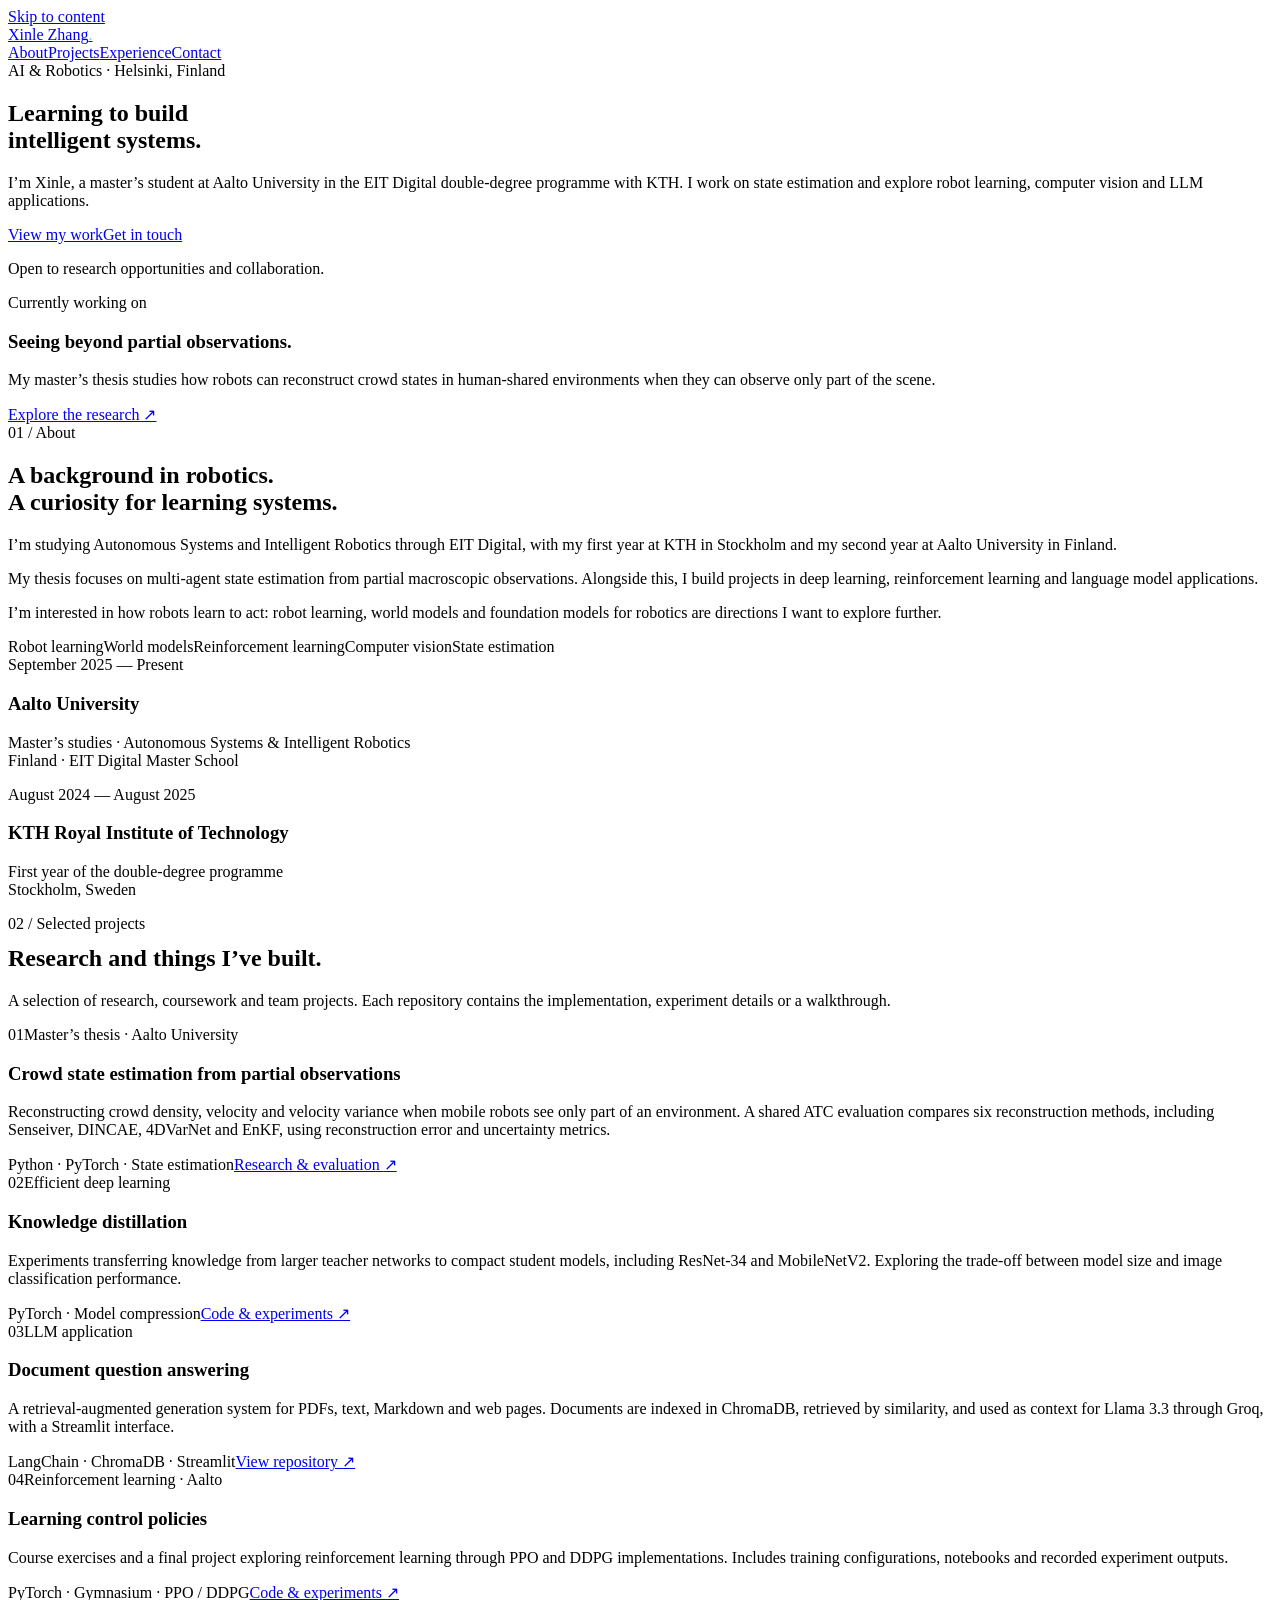
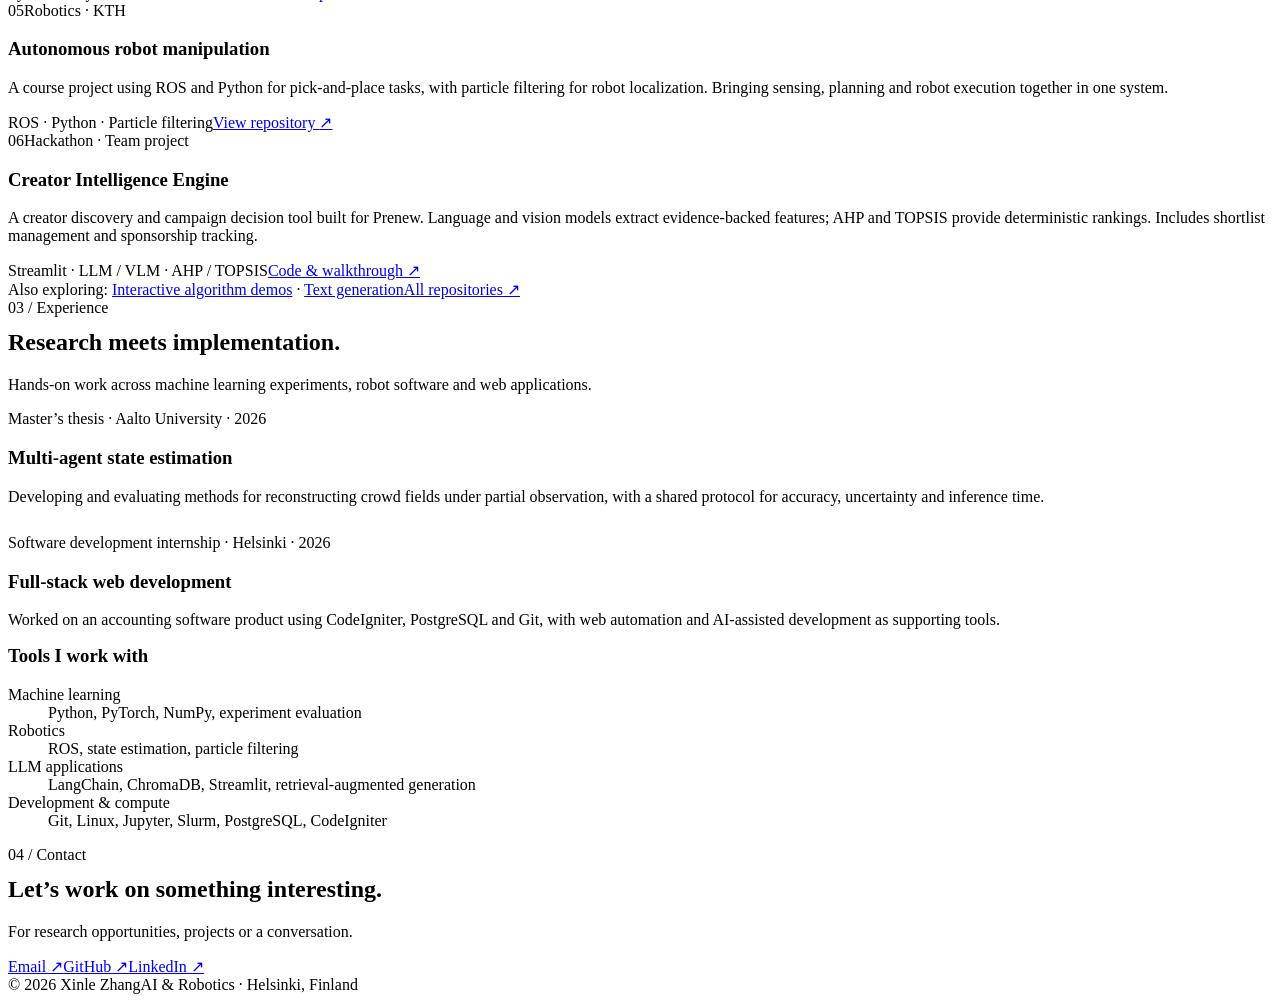
==== commit e0758d3a: "Restore dark blue-purple technology style while preserving single-page navigation" ====
--- a/public/index.html
+++ b/public/index.html
@@ -1,6 +1,6 @@
 <!doctype html>
 <html lang="en"><head><meta charset="utf-8"><meta name="viewport" content="width=device-width,initial-scale=1"><title>Xinle Zhang — AI & Robotics</title><meta name="description" content="Xinle Zhang, EIT Digital master's student at Aalto University and KTH. Projects in crowd state estimation, robotics, reinforcement learning and LLM applications."><link rel="stylesheet" href="/portfolio.css"></head><body>
-<a class="skip" href="#main">Skip to content</a><header class="header"><div class="wrap nav"><a class="brand" href="#main">Xinle Zhang<span style="color:#17684f">.</span></a><nav aria-label="Main navigation"><a href="#about">About</a><a href="#projects">Projects</a><a href="#experience">Experience</a><a href="#contact">Contact</a></nav></div></header>
+<a class="skip" href="#main">Skip to content</a><header class="header"><div class="wrap nav"><a class="brand" href="#main">Xinle Zhang<span style="color:#70d7ff">.</span></a><nav aria-label="Main navigation"><a href="#about">About</a><a href="#projects">Projects</a><a href="#experience">Experience</a><a href="#contact">Contact</a></nav></div></header>
 <main id="main" class="wrap"><section class="hero" aria-labelledby="hero-title"><div><div class="eyebrow">AI & Robotics · Helsinki, Finland</div><h1 id="hero-title">Learning to build<br><span>intelligent systems.</span></h1><p class="lead">I’m Xinle, a master’s student at Aalto University in the EIT Digital double-degree programme with KTH. I work on state estimation and explore robot learning, computer vision and LLM applications.</p><div class="actions"><a class="button primary" href="#projects">View my work</a><a class="button" href="mailto:jackeygle@gmail.com">Get in touch</a></div><p class="note">Open to research opportunities and collaboration.</p></div><aside class="research-note" aria-label="Current research"><div class="eyebrow">Currently working on</div><h3>Seeing beyond partial observations.</h3><p>My master’s thesis studies how robots can reconstruct crowd states in human-shared environments when they can observe only part of the scene.</p><a class="small-link" href="https://github.com/jackeygle/Partial_Observation_Comparison">Explore the research ↗</a></aside></section>
 <section id="about" class="section"><div class="section-heading"><div class="eyebrow">01 / About</div><h2>A background in robotics.<br>A curiosity for learning systems.</h2></div><div class="about-grid"><div><p>I’m studying Autonomous Systems and Intelligent Robotics through EIT Digital, with my first year at KTH in Stockholm and my second year at Aalto University in Finland.</p><p>My thesis focuses on multi-agent state estimation from partial macroscopic observations. Alongside this, I build projects in deep learning, reinforcement learning and language model applications.</p><p>I’m interested in how robots learn to act: robot learning, world models and foundation models for robotics are directions I want to explore further.</p><div class="chips" aria-label="Research interests"><span class="chip">Robot learning</span><span class="chip">World models</span><span class="chip">Reinforcement learning</span><span class="chip">Computer vision</span><span class="chip">State estimation</span></div></div><div class="education"><article><div class="eyebrow">September 2025 — Present</div><h3>Aalto University</h3><p>Master’s studies · Autonomous Systems & Intelligent Robotics<br>Finland · EIT Digital Master School</p></article><article><div class="eyebrow">August 2024 — August 2025</div><h3>KTH Royal Institute of Technology</h3><p>First year of the double-degree programme<br>Stockholm, Sweden</p></article></div></div></section>
 <section id="projects" class="section"><div class="section-heading"><div><div class="eyebrow">02 / Selected projects</div><h2 style="margin-top:12px">Research and things I’ve built.</h2></div><p>A selection of research, coursework and team projects. Each repository contains the implementation, experiment details or a walkthrough.</p></div><div class="projects"><article class="project"><div class="project-top"><span class="number">01</span><span class="eyebrow">Master’s thesis · Aalto University</span></div><h3>Crowd state estimation from partial observations</h3><p>Reconstructing crowd density, velocity and velocity variance when mobile robots see only part of an environment. A shared ATC evaluation compares six reconstruction methods, including Senseiver, DINCAE, 4DVarNet and EnKF, using reconstruction error and uncertainty metrics.</p><div class="project-bottom"><span class="stack">Python · PyTorch · State estimation</span><a href="https://github.com/jackeygle/Partial_Observation_Comparison">Research & evaluation <span aria-hidden="true">↗</span></a></div></article><article class="project"><div class="project-top"><span class="number">02</span><span class="eyebrow">Efficient deep learning</span></div><h3>Knowledge distillation</h3><p>Experiments transferring knowledge from larger teacher networks to compact student models, including ResNet-34 and MobileNetV2. Exploring the trade-off between model size and image classification performance.</p><div class="project-bottom"><span class="stack">PyTorch · Model compression</span><a href="https://github.com/jackeygle/Research_Playground/tree/main/knowledge-distillation">Code & experiments <span aria-hidden="true">↗</span></a></div></article><article class="project"><div class="project-top"><span class="number">03</span><span class="eyebrow">LLM application</span></div><h3>Document question answering</h3><p>A retrieval-augmented generation system for PDFs, text, Markdown and web pages. Documents are indexed in ChromaDB, retrieved by similarity, and used as context for Llama 3.3 through Groq, with a Streamlit interface.</p><div class="project-bottom"><span class="stack">LangChain · ChromaDB · Streamlit</span><a href="https://github.com/jackeygle/Rag_System_Project">View repository <span aria-hidden="true">↗</span></a></div></article><article class="project"><div class="project-top"><span class="number">04</span><span class="eyebrow">Reinforcement learning · Aalto</span></div><h3>Learning control policies</h3><p>Course exercises and a final project exploring reinforcement learning through PPO and DDPG implementations. Includes training configurations, notebooks and recorded experiment outputs.</p><div class="project-bottom"><span class="stack">PyTorch · Gymnasium · PPO / DDPG</span><a href="https://github.com/jackeygle/ELEC-E8125-Reinforement-Learning">Code & experiments <span aria-hidden="true">↗</span></a></div></article><article class="project"><div class="project-top"><span class="number">05</span><span class="eyebrow">Robotics · KTH</span></div><h3>Autonomous robot manipulation</h3><p>A course project using ROS and Python for pick-and-place tasks, with particle filtering for robot localization. Bringing sensing, planning and robot execution together in one system.</p><div class="project-bottom"><span class="stack">ROS · Python · Particle filtering</span><a href="https://github.com/jackeygle/DD2410-Introduction-to-Robotics">View repository <span aria-hidden="true">↗</span></a></div></article><article class="project"><div class="project-top"><span class="number">06</span><span class="eyebrow">Hackathon · Team project</span></div><h3>Creator Intelligence Engine</h3><p>A creator discovery and campaign decision tool built for Prenew. Language and vision models extract evidence-backed features; AHP and TOPSIS provide deterministic rankings. Includes shortlist management and sponsorship tracking.</p><div class="project-bottom"><span class="stack">Streamlit · LLM / VLM · AHP / TOPSIS</span><a href="https://github.com/jackeygle/Prompt_Marketing_Hackthon">Code & walkthrough <span aria-hidden="true">↗</span></a></div></article></div><div class="more-work"><span>Also exploring: <a href="games.html">Interactive algorithm demos</a> · <a href="https://github.com/jackeygle/DD2424-Deep-Learning-in-Data-Dcience/tree/main/Final_Project">Text generation</a></span><a href="https://github.com/jackeygle?tab=repositories">All repositories ↗</a></div></section>
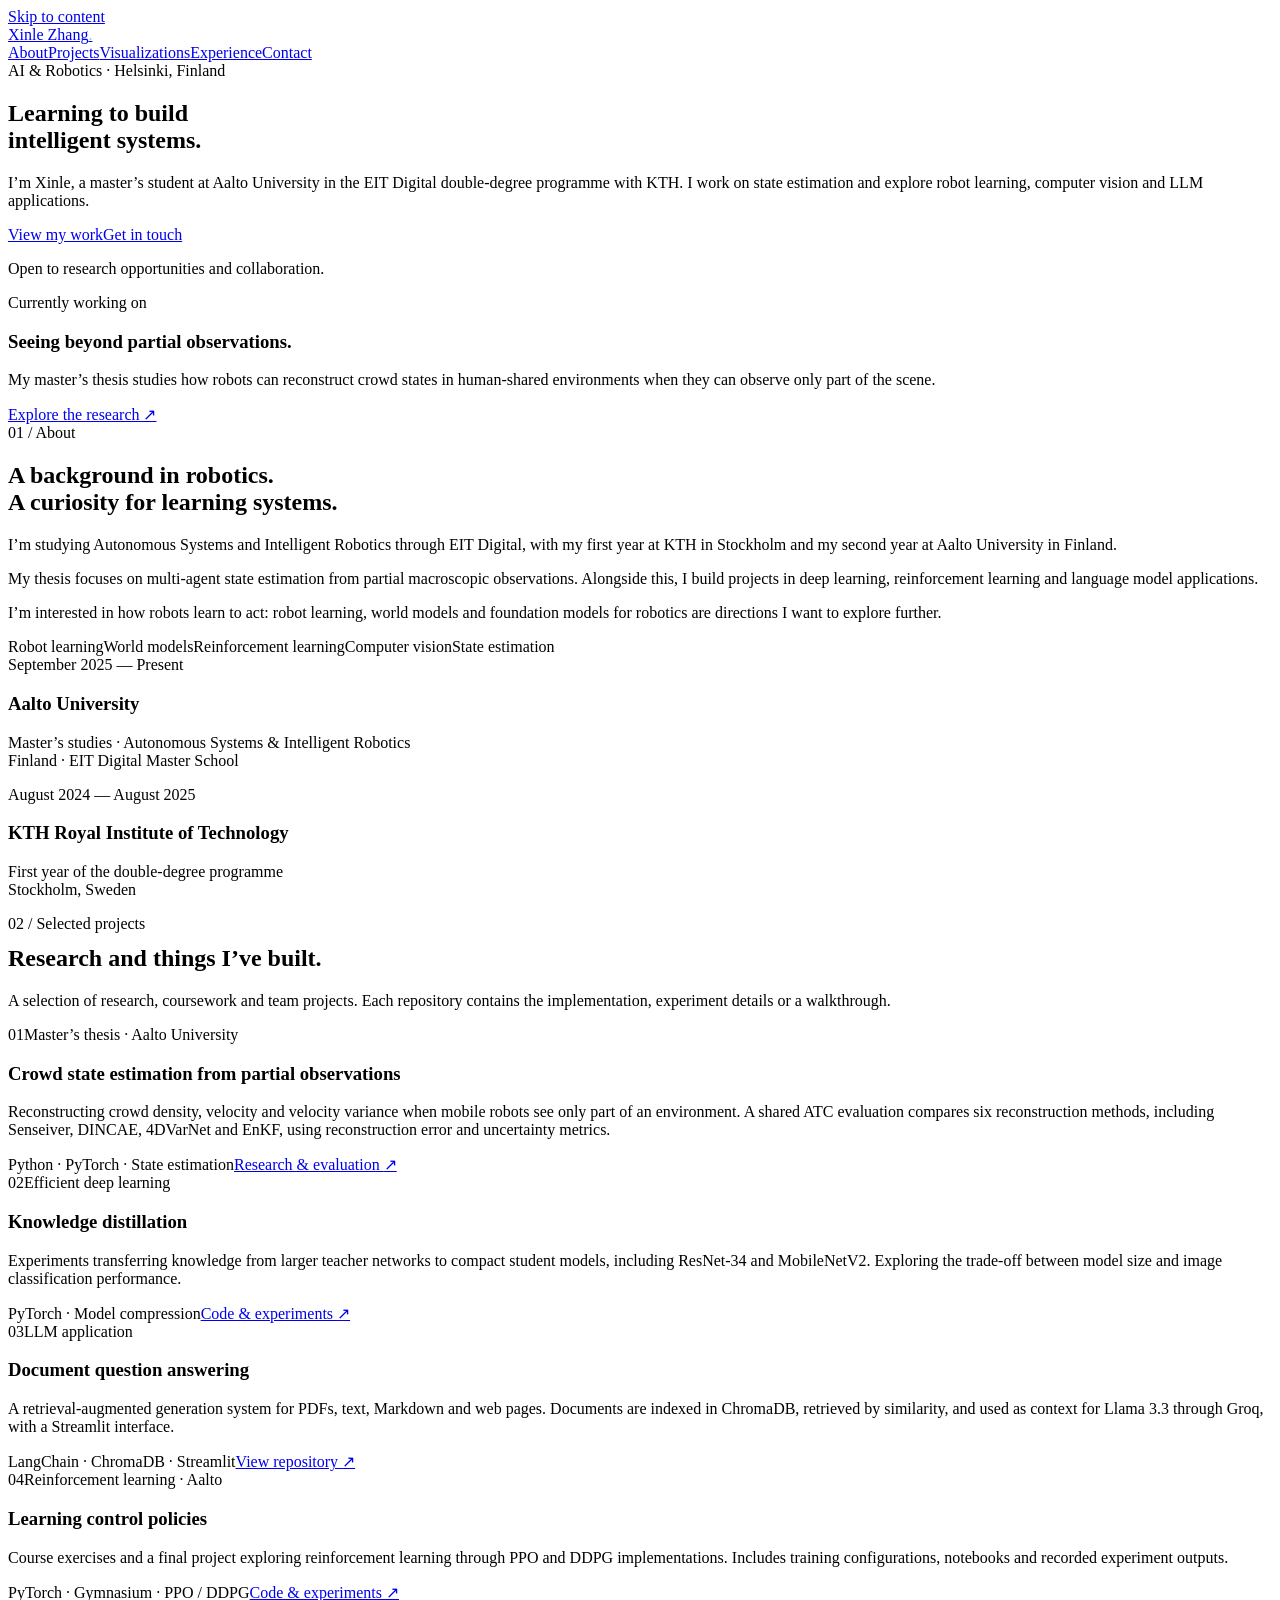
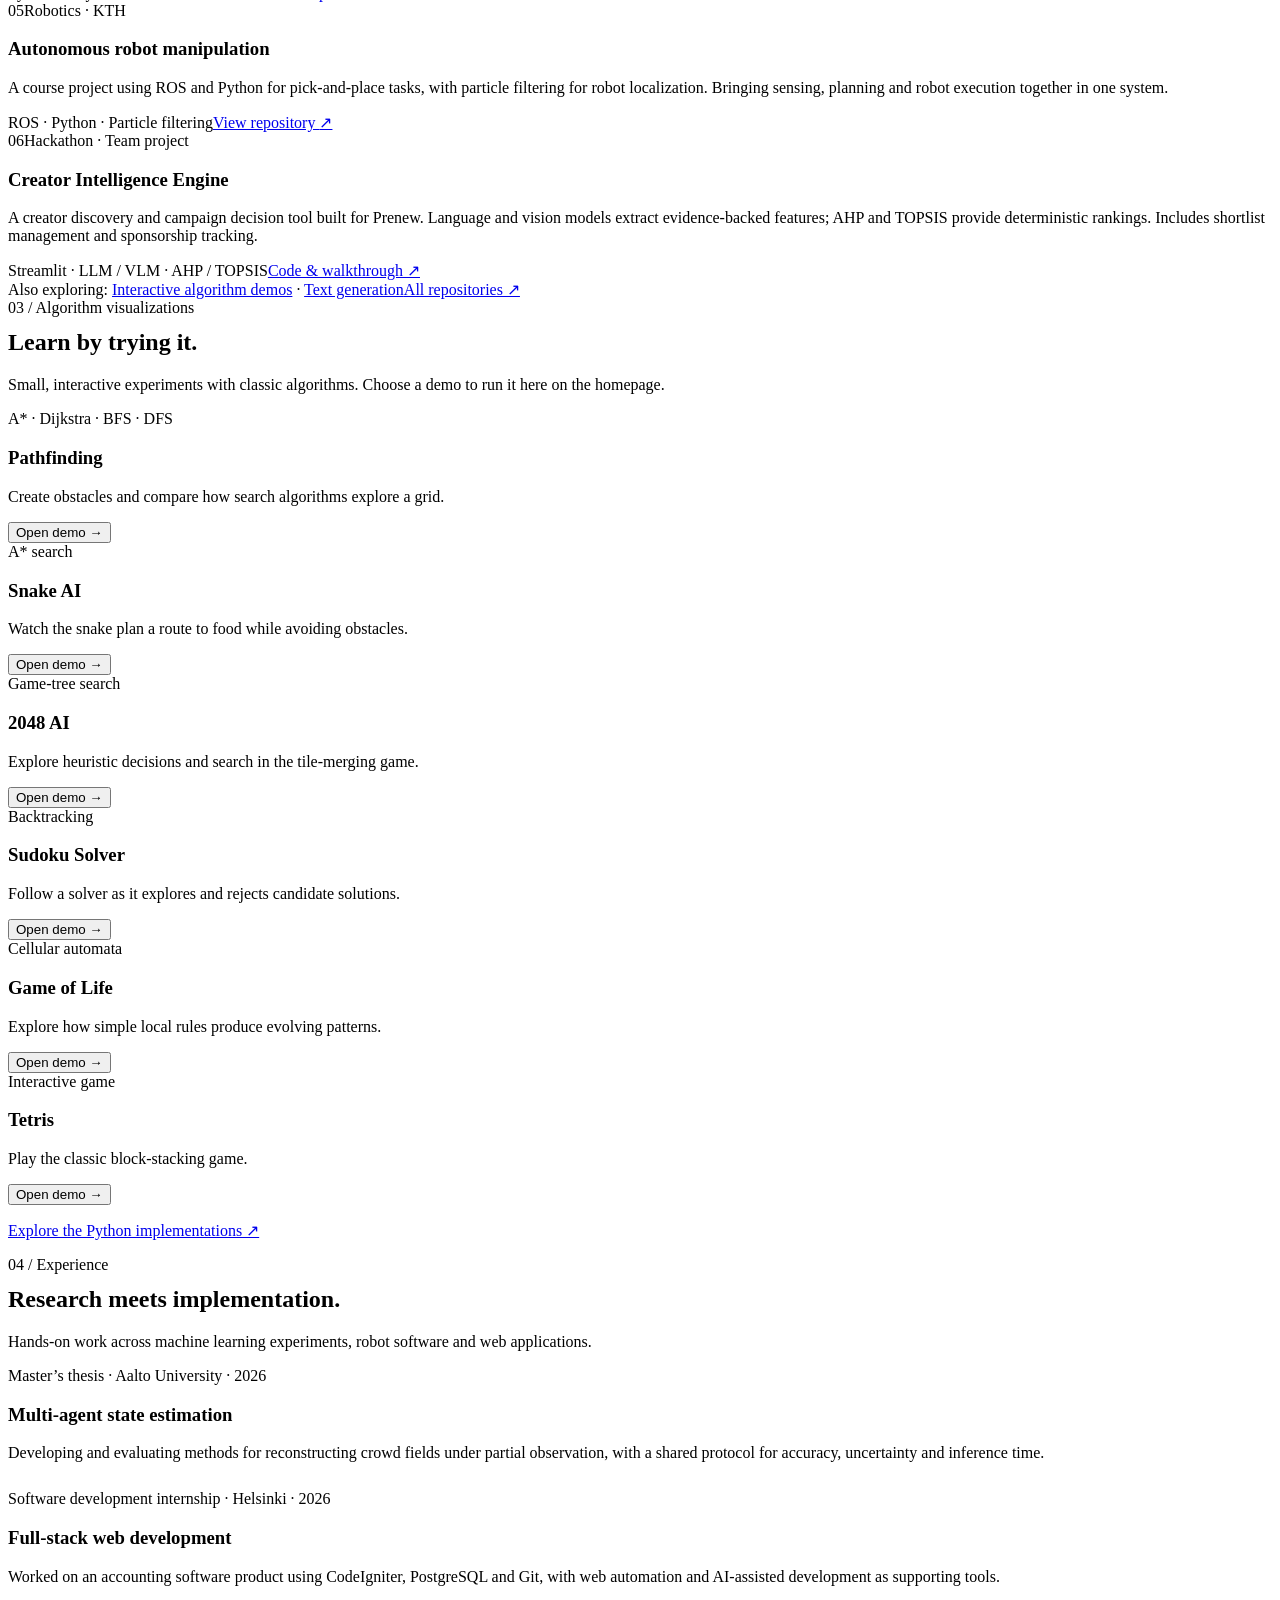
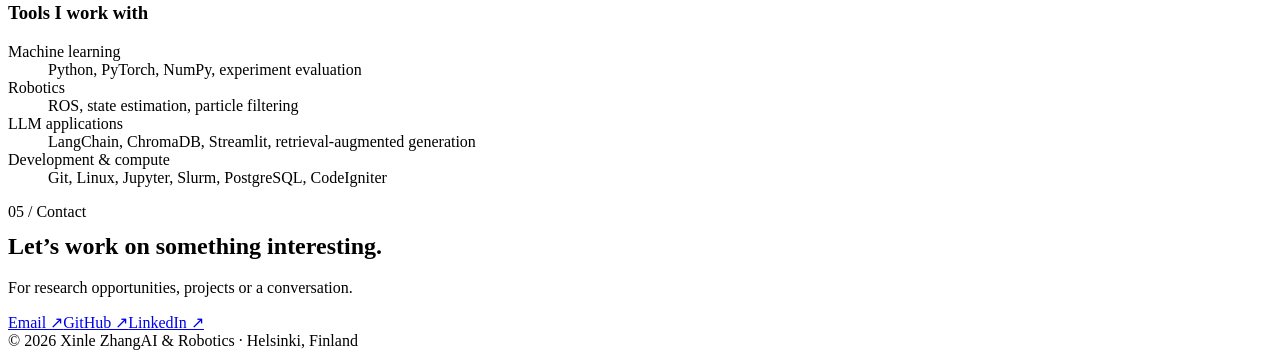
==== commit b20177a8: "Feature algorithm visualizations on the homepage with an inline demo player" ====
--- a/public/index.html
+++ b/public/index.html
@@ -1,8 +1,8 @@
 <!doctype html>
 <html lang="en"><head><meta charset="utf-8"><meta name="viewport" content="width=device-width,initial-scale=1"><title>Xinle Zhang — AI & Robotics</title><meta name="description" content="Xinle Zhang, EIT Digital master's student at Aalto University and KTH. Projects in crowd state estimation, robotics, reinforcement learning and LLM applications."><link rel="stylesheet" href="/portfolio.css"></head><body>
-<a class="skip" href="#main">Skip to content</a><header class="header"><div class="wrap nav"><a class="brand" href="#main">Xinle Zhang<span style="color:#70d7ff">.</span></a><nav aria-label="Main navigation"><a href="#about">About</a><a href="#projects">Projects</a><a href="#experience">Experience</a><a href="#contact">Contact</a></nav></div></header>
+<a class="skip" href="#main">Skip to content</a><header class="header"><div class="wrap nav"><a class="brand" href="#main">Xinle Zhang<span style="color:#70d7ff">.</span></a><nav aria-label="Main navigation"><a href="#about">About</a><a href="#projects">Projects</a><a href="#visualizations">Visualizations</a><a href="#experience">Experience</a><a href="#contact">Contact</a></nav></div></header>
 <main id="main" class="wrap"><section class="hero" aria-labelledby="hero-title"><div><div class="eyebrow">AI & Robotics · Helsinki, Finland</div><h1 id="hero-title">Learning to build<br><span>intelligent systems.</span></h1><p class="lead">I’m Xinle, a master’s student at Aalto University in the EIT Digital double-degree programme with KTH. I work on state estimation and explore robot learning, computer vision and LLM applications.</p><div class="actions"><a class="button primary" href="#projects">View my work</a><a class="button" href="mailto:jackeygle@gmail.com">Get in touch</a></div><p class="note">Open to research opportunities and collaboration.</p></div><aside class="research-note" aria-label="Current research"><div class="eyebrow">Currently working on</div><h3>Seeing beyond partial observations.</h3><p>My master’s thesis studies how robots can reconstruct crowd states in human-shared environments when they can observe only part of the scene.</p><a class="small-link" href="https://github.com/jackeygle/Partial_Observation_Comparison">Explore the research ↗</a></aside></section>
 <section id="about" class="section"><div class="section-heading"><div class="eyebrow">01 / About</div><h2>A background in robotics.<br>A curiosity for learning systems.</h2></div><div class="about-grid"><div><p>I’m studying Autonomous Systems and Intelligent Robotics through EIT Digital, with my first year at KTH in Stockholm and my second year at Aalto University in Finland.</p><p>My thesis focuses on multi-agent state estimation from partial macroscopic observations. Alongside this, I build projects in deep learning, reinforcement learning and language model applications.</p><p>I’m interested in how robots learn to act: robot learning, world models and foundation models for robotics are directions I want to explore further.</p><div class="chips" aria-label="Research interests"><span class="chip">Robot learning</span><span class="chip">World models</span><span class="chip">Reinforcement learning</span><span class="chip">Computer vision</span><span class="chip">State estimation</span></div></div><div class="education"><article><div class="eyebrow">September 2025 — Present</div><h3>Aalto University</h3><p>Master’s studies · Autonomous Systems & Intelligent Robotics<br>Finland · EIT Digital Master School</p></article><article><div class="eyebrow">August 2024 — August 2025</div><h3>KTH Royal Institute of Technology</h3><p>First year of the double-degree programme<br>Stockholm, Sweden</p></article></div></div></section>
-<section id="projects" class="section"><div class="section-heading"><div><div class="eyebrow">02 / Selected projects</div><h2 style="margin-top:12px">Research and things I’ve built.</h2></div><p>A selection of research, coursework and team projects. Each repository contains the implementation, experiment details or a walkthrough.</p></div><div class="projects"><article class="project"><div class="project-top"><span class="number">01</span><span class="eyebrow">Master’s thesis · Aalto University</span></div><h3>Crowd state estimation from partial observations</h3><p>Reconstructing crowd density, velocity and velocity variance when mobile robots see only part of an environment. A shared ATC evaluation compares six reconstruction methods, including Senseiver, DINCAE, 4DVarNet and EnKF, using reconstruction error and uncertainty metrics.</p><div class="project-bottom"><span class="stack">Python · PyTorch · State estimation</span><a href="https://github.com/jackeygle/Partial_Observation_Comparison">Research & evaluation <span aria-hidden="true">↗</span></a></div></article><article class="project"><div class="project-top"><span class="number">02</span><span class="eyebrow">Efficient deep learning</span></div><h3>Knowledge distillation</h3><p>Experiments transferring knowledge from larger teacher networks to compact student models, including ResNet-34 and MobileNetV2. Exploring the trade-off between model size and image classification performance.</p><div class="project-bottom"><span class="stack">PyTorch · Model compression</span><a href="https://github.com/jackeygle/Research_Playground/tree/main/knowledge-distillation">Code & experiments <span aria-hidden="true">↗</span></a></div></article><article class="project"><div class="project-top"><span class="number">03</span><span class="eyebrow">LLM application</span></div><h3>Document question answering</h3><p>A retrieval-augmented generation system for PDFs, text, Markdown and web pages. Documents are indexed in ChromaDB, retrieved by similarity, and used as context for Llama 3.3 through Groq, with a Streamlit interface.</p><div class="project-bottom"><span class="stack">LangChain · ChromaDB · Streamlit</span><a href="https://github.com/jackeygle/Rag_System_Project">View repository <span aria-hidden="true">↗</span></a></div></article><article class="project"><div class="project-top"><span class="number">04</span><span class="eyebrow">Reinforcement learning · Aalto</span></div><h3>Learning control policies</h3><p>Course exercises and a final project exploring reinforcement learning through PPO and DDPG implementations. Includes training configurations, notebooks and recorded experiment outputs.</p><div class="project-bottom"><span class="stack">PyTorch · Gymnasium · PPO / DDPG</span><a href="https://github.com/jackeygle/ELEC-E8125-Reinforement-Learning">Code & experiments <span aria-hidden="true">↗</span></a></div></article><article class="project"><div class="project-top"><span class="number">05</span><span class="eyebrow">Robotics · KTH</span></div><h3>Autonomous robot manipulation</h3><p>A course project using ROS and Python for pick-and-place tasks, with particle filtering for robot localization. Bringing sensing, planning and robot execution together in one system.</p><div class="project-bottom"><span class="stack">ROS · Python · Particle filtering</span><a href="https://github.com/jackeygle/DD2410-Introduction-to-Robotics">View repository <span aria-hidden="true">↗</span></a></div></article><article class="project"><div class="project-top"><span class="number">06</span><span class="eyebrow">Hackathon · Team project</span></div><h3>Creator Intelligence Engine</h3><p>A creator discovery and campaign decision tool built for Prenew. Language and vision models extract evidence-backed features; AHP and TOPSIS provide deterministic rankings. Includes shortlist management and sponsorship tracking.</p><div class="project-bottom"><span class="stack">Streamlit · LLM / VLM · AHP / TOPSIS</span><a href="https://github.com/jackeygle/Prompt_Marketing_Hackthon">Code & walkthrough <span aria-hidden="true">↗</span></a></div></article></div><div class="more-work"><span>Also exploring: <a href="games.html">Interactive algorithm demos</a> · <a href="https://github.com/jackeygle/DD2424-Deep-Learning-in-Data-Dcience/tree/main/Final_Project">Text generation</a></span><a href="https://github.com/jackeygle?tab=repositories">All repositories ↗</a></div></section>
-<section id="experience" class="section"><div class="section-heading"><div><div class="eyebrow">03 / Experience</div><h2 style="margin-top:12px">Research meets implementation.</h2></div><p>Hands-on work across machine learning experiments, robot software and web applications.</p></div><div class="experience"><div><article><div class="eyebrow">Master’s thesis · Aalto University · 2026</div><h3>Multi-agent state estimation</h3><p>Developing and evaluating methods for reconstructing crowd fields under partial observation, with a shared protocol for accuracy, uncertainty and inference time.</p></article><article style="margin-top:28px"><div class="eyebrow">Software development internship · Helsinki · 2026</div><h3>Full-stack web development</h3><p>Worked on an accounting software product using CodeIgniter, PostgreSQL and Git, with web automation and AI-assisted development as supporting tools.</p></article></div><div><h3 style="margin-top:0">Tools I work with</h3><dl class="skills"><div><dt>Machine learning</dt><dd>Python, PyTorch, NumPy, experiment evaluation</dd></div><div><dt>Robotics</dt><dd>ROS, state estimation, particle filtering</dd></div><div><dt>LLM applications</dt><dd>LangChain, ChromaDB, Streamlit, retrieval-augmented generation</dd></div><div><dt>Development & compute</dt><dd>Git, Linux, Jupyter, Slurm, PostgreSQL, CodeIgniter</dd></div></dl></div></div></section>
-<section id="contact" class="section contact"><div><div class="eyebrow">04 / Contact</div><h2 style="margin-top:12px">Let’s work on something interesting.</h2><p>For research opportunities, projects or a conversation.</p></div><div class="contact-links"><a href="mailto:jackeygle@gmail.com">Email ↗</a><a href="https://github.com/jackeygle">GitHub ↗</a><a href="https://www.linkedin.com/in/xinle-zhang-398237327">LinkedIn ↗</a></div></section></main><footer class="footer"><div class="wrap"><span>© 2026 Xinle Zhang</span><span>AI & Robotics · Helsinki, Finland</span></div></footer></body></html>+<section id="projects" class="section"><div class="section-heading"><div><div class="eyebrow">02 / Selected projects</div><h2 style="margin-top:12px">Research and things I’ve built.</h2></div><p>A selection of research, coursework and team projects. Each repository contains the implementation, experiment details or a walkthrough.</p></div><div class="projects"><article class="project"><div class="project-top"><span class="number">01</span><span class="eyebrow">Master’s thesis · Aalto University</span></div><h3>Crowd state estimation from partial observations</h3><p>Reconstructing crowd density, velocity and velocity variance when mobile robots see only part of an environment. A shared ATC evaluation compares six reconstruction methods, including Senseiver, DINCAE, 4DVarNet and EnKF, using reconstruction error and uncertainty metrics.</p><div class="project-bottom"><span class="stack">Python · PyTorch · State estimation</span><a href="https://github.com/jackeygle/Partial_Observation_Comparison">Research & evaluation <span aria-hidden="true">↗</span></a></div></article><article class="project"><div class="project-top"><span class="number">02</span><span class="eyebrow">Efficient deep learning</span></div><h3>Knowledge distillation</h3><p>Experiments transferring knowledge from larger teacher networks to compact student models, including ResNet-34 and MobileNetV2. Exploring the trade-off between model size and image classification performance.</p><div class="project-bottom"><span class="stack">PyTorch · Model compression</span><a href="https://github.com/jackeygle/Research_Playground/tree/main/knowledge-distillation">Code & experiments <span aria-hidden="true">↗</span></a></div></article><article class="project"><div class="project-top"><span class="number">03</span><span class="eyebrow">LLM application</span></div><h3>Document question answering</h3><p>A retrieval-augmented generation system for PDFs, text, Markdown and web pages. Documents are indexed in ChromaDB, retrieved by similarity, and used as context for Llama 3.3 through Groq, with a Streamlit interface.</p><div class="project-bottom"><span class="stack">LangChain · ChromaDB · Streamlit</span><a href="https://github.com/jackeygle/Rag_System_Project">View repository <span aria-hidden="true">↗</span></a></div></article><article class="project"><div class="project-top"><span class="number">04</span><span class="eyebrow">Reinforcement learning · Aalto</span></div><h3>Learning control policies</h3><p>Course exercises and a final project exploring reinforcement learning through PPO and DDPG implementations. Includes training configurations, notebooks and recorded experiment outputs.</p><div class="project-bottom"><span class="stack">PyTorch · Gymnasium · PPO / DDPG</span><a href="https://github.com/jackeygle/ELEC-E8125-Reinforement-Learning">Code & experiments <span aria-hidden="true">↗</span></a></div></article><article class="project"><div class="project-top"><span class="number">05</span><span class="eyebrow">Robotics · KTH</span></div><h3>Autonomous robot manipulation</h3><p>A course project using ROS and Python for pick-and-place tasks, with particle filtering for robot localization. Bringing sensing, planning and robot execution together in one system.</p><div class="project-bottom"><span class="stack">ROS · Python · Particle filtering</span><a href="https://github.com/jackeygle/DD2410-Introduction-to-Robotics">View repository <span aria-hidden="true">↗</span></a></div></article><article class="project"><div class="project-top"><span class="number">06</span><span class="eyebrow">Hackathon · Team project</span></div><h3>Creator Intelligence Engine</h3><p>A creator discovery and campaign decision tool built for Prenew. Language and vision models extract evidence-backed features; AHP and TOPSIS provide deterministic rankings. Includes shortlist management and sponsorship tracking.</p><div class="project-bottom"><span class="stack">Streamlit · LLM / VLM · AHP / TOPSIS</span><a href="https://github.com/jackeygle/Prompt_Marketing_Hackthon">Code & walkthrough <span aria-hidden="true">↗</span></a></div></article></div><div class="more-work"><span>Also exploring: <a href="#visualizations">Interactive algorithm demos</a> · <a href="https://github.com/jackeygle/DD2424-Deep-Learning-in-Data-Dcience/tree/main/Final_Project">Text generation</a></span><a href="https://github.com/jackeygle?tab=repositories">All repositories ↗</a></div></section>
+<section id="visualizations" class="section"><div class="section-heading"><div><div class="eyebrow">03 / Algorithm visualizations</div><h2 style="margin-top:12px">Learn by trying it.</h2></div><p>Small, interactive experiments with classic algorithms. Choose a demo to run it here on the homepage.</p></div><div class="demo-grid"><article class="project demo-card"><div class="eyebrow">A* · Dijkstra · BFS · DFS</div><h3>Pathfinding</h3><p>Create obstacles and compare how search algorithms explore a grid.</p><button class="button demo-launch" type="button" data-demo="pathfinding-visualizer-game.html" data-title="Pathfinding" aria-controls="demo-player">Open demo →</button></article><article class="project demo-card"><div class="eyebrow">A* search</div><h3>Snake AI</h3><p>Watch the snake plan a route to food while avoiding obstacles.</p><button class="button demo-launch" type="button" data-demo="snake-game.html" data-title="Snake AI" aria-controls="demo-player">Open demo →</button></article><article class="project demo-card"><div class="eyebrow">Game-tree search</div><h3>2048 AI</h3><p>Explore heuristic decisions and search in the tile-merging game.</p><button class="button demo-launch" type="button" data-demo="2048-ai-game.html" data-title="2048 AI" aria-controls="demo-player">Open demo →</button></article><article class="project demo-card"><div class="eyebrow">Backtracking</div><h3>Sudoku Solver</h3><p>Follow a solver as it explores and rejects candidate solutions.</p><button class="button demo-launch" type="button" data-demo="sudoku-game.html" data-title="Sudoku Solver" aria-controls="demo-player">Open demo →</button></article><article class="project demo-card"><div class="eyebrow">Cellular automata</div><h3>Game of Life</h3><p>Explore how simple local rules produce evolving patterns.</p><button class="button demo-launch" type="button" data-demo="conway-game.html" data-title="Game of Life" aria-controls="demo-player">Open demo →</button></article><article class="project demo-card"><div class="eyebrow">Interactive game</div><h3>Tetris</h3><p>Play the classic block-stacking game.</p><button class="button demo-launch" type="button" data-demo="tetris-game.html" data-title="Tetris" aria-controls="demo-player">Open demo →</button></article></div><div id="demo-player" class="demo-player" hidden><div class="player-heading"><h3 id="demo-title" tabindex="-1">Interactive demo</h3><button type="button" id="demo-close" class="button">Close demo</button></div><iframe id="demo-frame" title="Interactive algorithm demo" loading="lazy"></iframe></div><p class="note"><a href="https://github.com/jackeygle/AI-Robotics-Portfolio/tree/main/projects/algorithm-visualizer">Explore the Python implementations ↗</a></p></section><section id="experience" class="section"><div class="section-heading"><div><div class="eyebrow">04 / Experience</div><h2 style="margin-top:12px">Research meets implementation.</h2></div><p>Hands-on work across machine learning experiments, robot software and web applications.</p></div><div class="experience"><div><article><div class="eyebrow">Master’s thesis · Aalto University · 2026</div><h3>Multi-agent state estimation</h3><p>Developing and evaluating methods for reconstructing crowd fields under partial observation, with a shared protocol for accuracy, uncertainty and inference time.</p></article><article style="margin-top:28px"><div class="eyebrow">Software development internship · Helsinki · 2026</div><h3>Full-stack web development</h3><p>Worked on an accounting software product using CodeIgniter, PostgreSQL and Git, with web automation and AI-assisted development as supporting tools.</p></article></div><div><h3 style="margin-top:0">Tools I work with</h3><dl class="skills"><div><dt>Machine learning</dt><dd>Python, PyTorch, NumPy, experiment evaluation</dd></div><div><dt>Robotics</dt><dd>ROS, state estimation, particle filtering</dd></div><div><dt>LLM applications</dt><dd>LangChain, ChromaDB, Streamlit, retrieval-augmented generation</dd></div><div><dt>Development & compute</dt><dd>Git, Linux, Jupyter, Slurm, PostgreSQL, CodeIgniter</dd></div></dl></div></div></section>
+<section id="contact" class="section contact"><div><div class="eyebrow">05 / Contact</div><h2 style="margin-top:12px">Let’s work on something interesting.</h2><p>For research opportunities, projects or a conversation.</p></div><div class="contact-links"><a href="mailto:jackeygle@gmail.com">Email ↗</a><a href="https://github.com/jackeygle">GitHub ↗</a><a href="https://www.linkedin.com/in/xinle-zhang-398237327">LinkedIn ↗</a></div></section></main><footer class="footer"><div class="wrap"><span>© 2026 Xinle Zhang</span><span>AI & Robotics · Helsinki, Finland</span></div></footer><script src="/portfolio.js" defer></script></body></html>
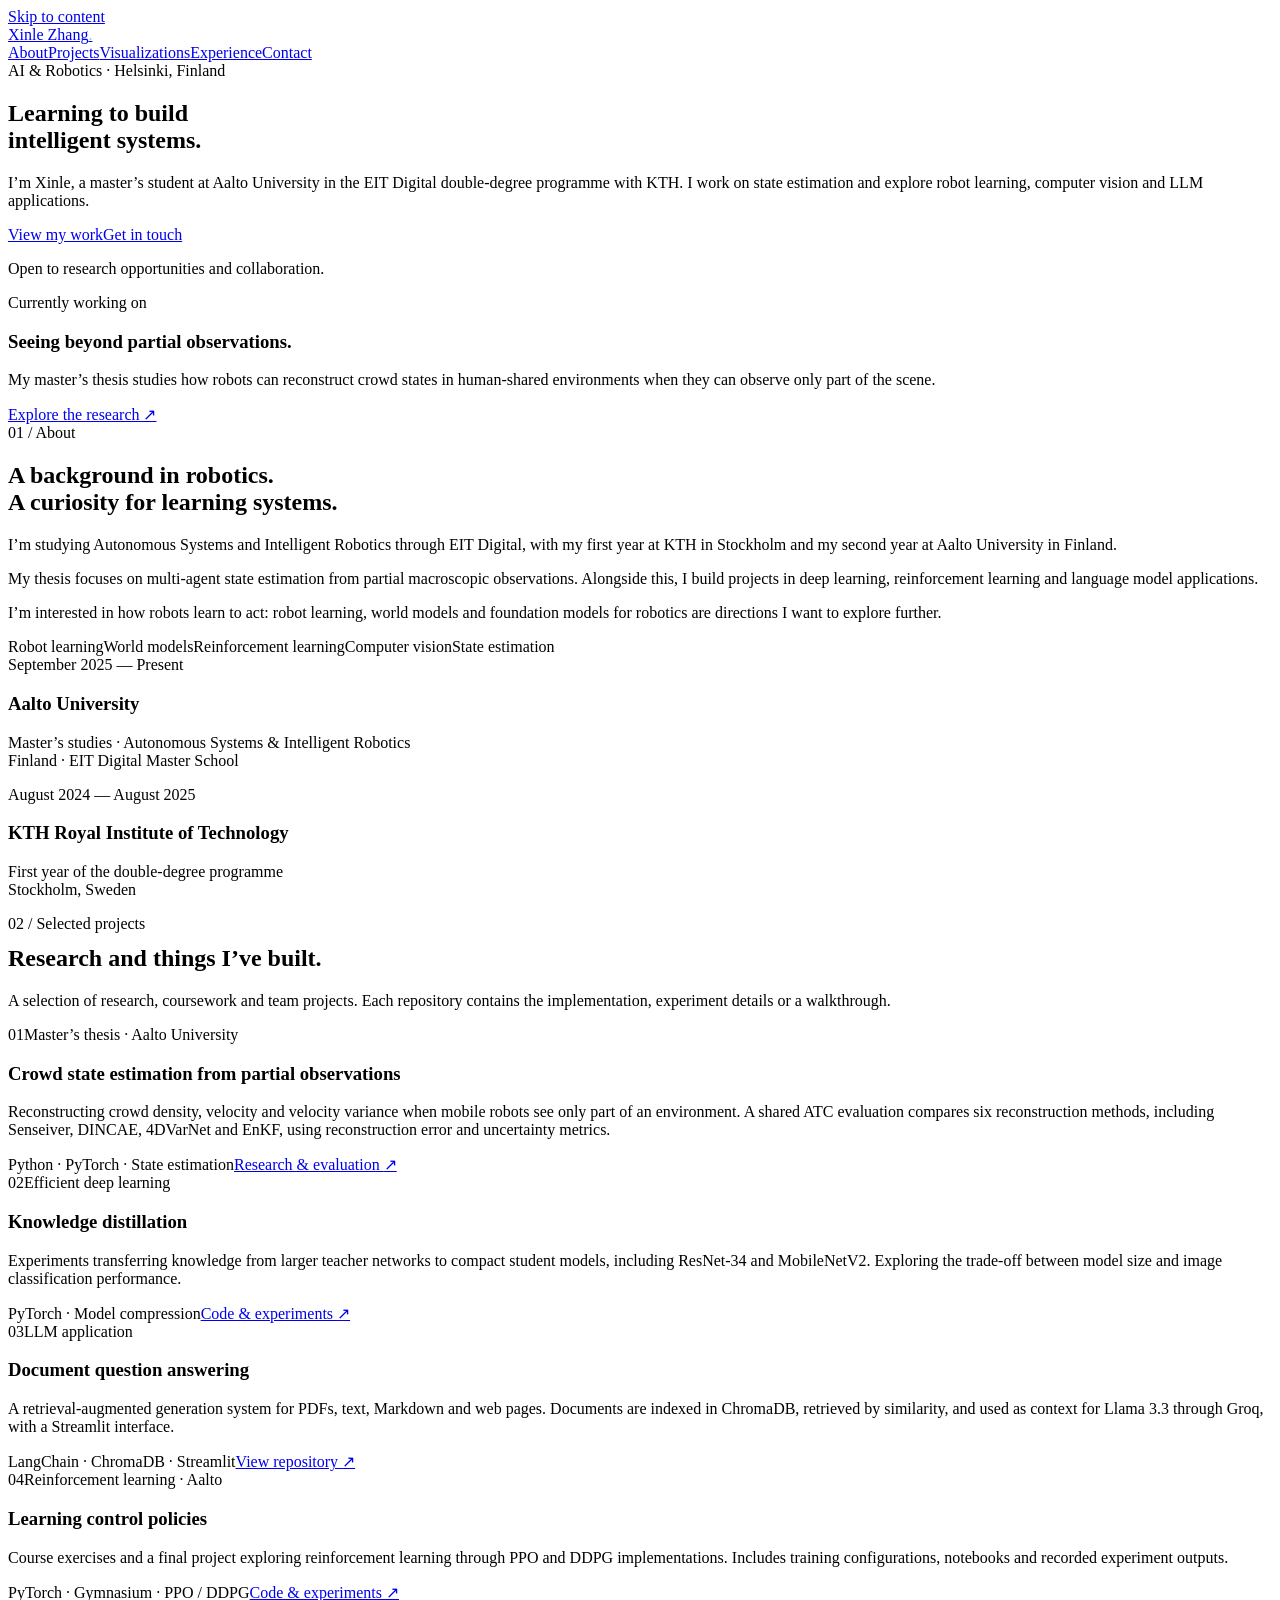
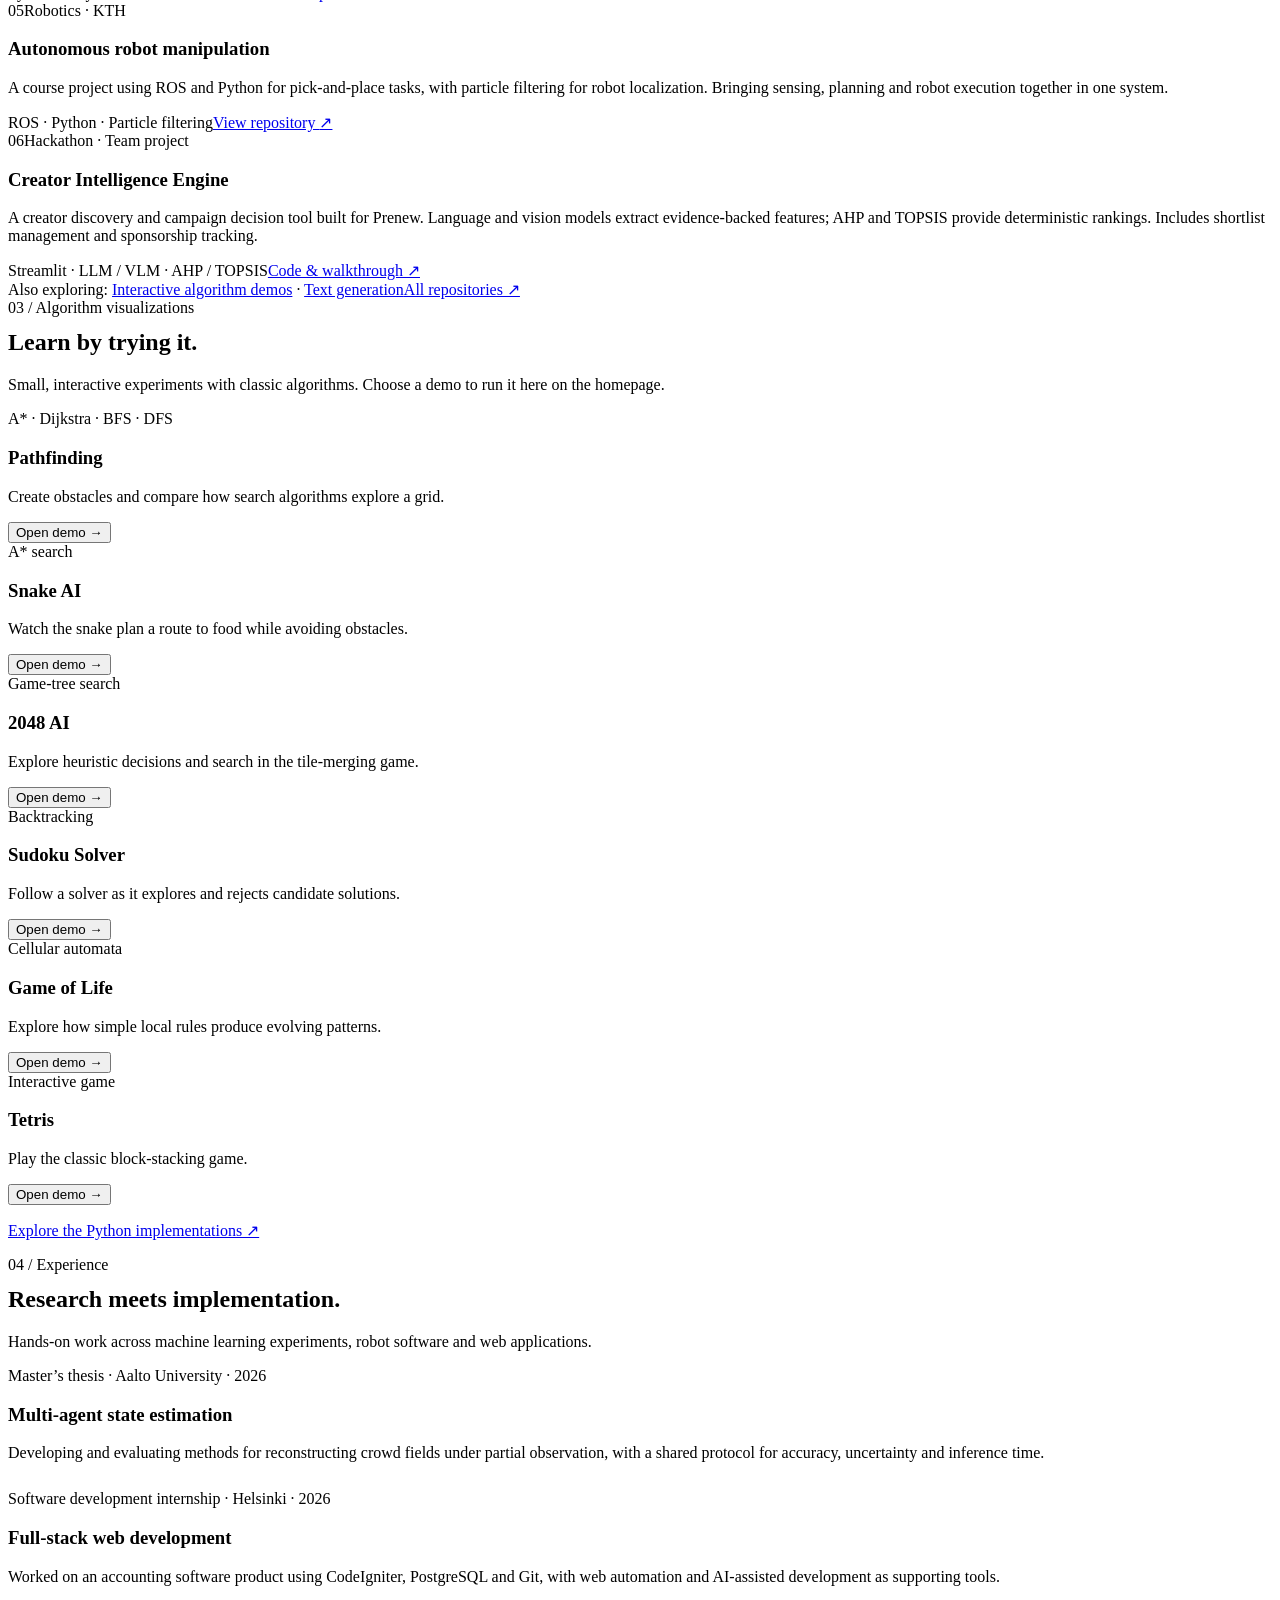
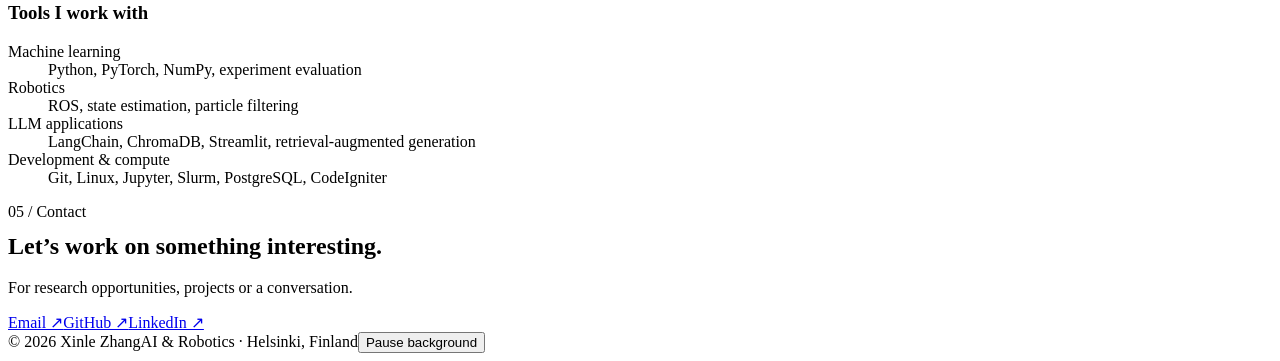
==== commit 0cc3176f: "Add a futuristic research starship and robot background with accessible motion controls" ====
--- a/public/index.html
+++ b/public/index.html
@@ -1,8 +1,8 @@
 <!doctype html>
-<html lang="en"><head><meta charset="utf-8"><meta name="viewport" content="width=device-width,initial-scale=1"><title>Xinle Zhang — AI & Robotics</title><meta name="description" content="Xinle Zhang, EIT Digital master's student at Aalto University and KTH. Projects in crowd state estimation, robotics, reinforcement learning and LLM applications."><link rel="stylesheet" href="/portfolio.css"></head><body>
+<html lang="en"><head><meta charset="utf-8"><meta name="viewport" content="width=device-width,initial-scale=1"><title>Xinle Zhang — AI & Robotics</title><meta name="description" content="Xinle Zhang, EIT Digital master's student at Aalto University and KTH. Projects in crowd state estimation, robotics, reinforcement learning and LLM applications."><link rel="stylesheet" href="/portfolio.css"></head><body><div class="space-scene" aria-hidden="true"></div>
 <a class="skip" href="#main">Skip to content</a><header class="header"><div class="wrap nav"><a class="brand" href="#main">Xinle Zhang<span style="color:#70d7ff">.</span></a><nav aria-label="Main navigation"><a href="#about">About</a><a href="#projects">Projects</a><a href="#visualizations">Visualizations</a><a href="#experience">Experience</a><a href="#contact">Contact</a></nav></div></header>
 <main id="main" class="wrap"><section class="hero" aria-labelledby="hero-title"><div><div class="eyebrow">AI & Robotics · Helsinki, Finland</div><h1 id="hero-title">Learning to build<br><span>intelligent systems.</span></h1><p class="lead">I’m Xinle, a master’s student at Aalto University in the EIT Digital double-degree programme with KTH. I work on state estimation and explore robot learning, computer vision and LLM applications.</p><div class="actions"><a class="button primary" href="#projects">View my work</a><a class="button" href="mailto:jackeygle@gmail.com">Get in touch</a></div><p class="note">Open to research opportunities and collaboration.</p></div><aside class="research-note" aria-label="Current research"><div class="eyebrow">Currently working on</div><h3>Seeing beyond partial observations.</h3><p>My master’s thesis studies how robots can reconstruct crowd states in human-shared environments when they can observe only part of the scene.</p><a class="small-link" href="https://github.com/jackeygle/Partial_Observation_Comparison">Explore the research ↗</a></aside></section>
 <section id="about" class="section"><div class="section-heading"><div class="eyebrow">01 / About</div><h2>A background in robotics.<br>A curiosity for learning systems.</h2></div><div class="about-grid"><div><p>I’m studying Autonomous Systems and Intelligent Robotics through EIT Digital, with my first year at KTH in Stockholm and my second year at Aalto University in Finland.</p><p>My thesis focuses on multi-agent state estimation from partial macroscopic observations. Alongside this, I build projects in deep learning, reinforcement learning and language model applications.</p><p>I’m interested in how robots learn to act: robot learning, world models and foundation models for robotics are directions I want to explore further.</p><div class="chips" aria-label="Research interests"><span class="chip">Robot learning</span><span class="chip">World models</span><span class="chip">Reinforcement learning</span><span class="chip">Computer vision</span><span class="chip">State estimation</span></div></div><div class="education"><article><div class="eyebrow">September 2025 — Present</div><h3>Aalto University</h3><p>Master’s studies · Autonomous Systems & Intelligent Robotics<br>Finland · EIT Digital Master School</p></article><article><div class="eyebrow">August 2024 — August 2025</div><h3>KTH Royal Institute of Technology</h3><p>First year of the double-degree programme<br>Stockholm, Sweden</p></article></div></div></section>
 <section id="projects" class="section"><div class="section-heading"><div><div class="eyebrow">02 / Selected projects</div><h2 style="margin-top:12px">Research and things I’ve built.</h2></div><p>A selection of research, coursework and team projects. Each repository contains the implementation, experiment details or a walkthrough.</p></div><div class="projects"><article class="project"><div class="project-top"><span class="number">01</span><span class="eyebrow">Master’s thesis · Aalto University</span></div><h3>Crowd state estimation from partial observations</h3><p>Reconstructing crowd density, velocity and velocity variance when mobile robots see only part of an environment. A shared ATC evaluation compares six reconstruction methods, including Senseiver, DINCAE, 4DVarNet and EnKF, using reconstruction error and uncertainty metrics.</p><div class="project-bottom"><span class="stack">Python · PyTorch · State estimation</span><a href="https://github.com/jackeygle/Partial_Observation_Comparison">Research & evaluation <span aria-hidden="true">↗</span></a></div></article><article class="project"><div class="project-top"><span class="number">02</span><span class="eyebrow">Efficient deep learning</span></div><h3>Knowledge distillation</h3><p>Experiments transferring knowledge from larger teacher networks to compact student models, including ResNet-34 and MobileNetV2. Exploring the trade-off between model size and image classification performance.</p><div class="project-bottom"><span class="stack">PyTorch · Model compression</span><a href="https://github.com/jackeygle/Research_Playground/tree/main/knowledge-distillation">Code & experiments <span aria-hidden="true">↗</span></a></div></article><article class="project"><div class="project-top"><span class="number">03</span><span class="eyebrow">LLM application</span></div><h3>Document question answering</h3><p>A retrieval-augmented generation system for PDFs, text, Markdown and web pages. Documents are indexed in ChromaDB, retrieved by similarity, and used as context for Llama 3.3 through Groq, with a Streamlit interface.</p><div class="project-bottom"><span class="stack">LangChain · ChromaDB · Streamlit</span><a href="https://github.com/jackeygle/Rag_System_Project">View repository <span aria-hidden="true">↗</span></a></div></article><article class="project"><div class="project-top"><span class="number">04</span><span class="eyebrow">Reinforcement learning · Aalto</span></div><h3>Learning control policies</h3><p>Course exercises and a final project exploring reinforcement learning through PPO and DDPG implementations. Includes training configurations, notebooks and recorded experiment outputs.</p><div class="project-bottom"><span class="stack">PyTorch · Gymnasium · PPO / DDPG</span><a href="https://github.com/jackeygle/ELEC-E8125-Reinforement-Learning">Code & experiments <span aria-hidden="true">↗</span></a></div></article><article class="project"><div class="project-top"><span class="number">05</span><span class="eyebrow">Robotics · KTH</span></div><h3>Autonomous robot manipulation</h3><p>A course project using ROS and Python for pick-and-place tasks, with particle filtering for robot localization. Bringing sensing, planning and robot execution together in one system.</p><div class="project-bottom"><span class="stack">ROS · Python · Particle filtering</span><a href="https://github.com/jackeygle/DD2410-Introduction-to-Robotics">View repository <span aria-hidden="true">↗</span></a></div></article><article class="project"><div class="project-top"><span class="number">06</span><span class="eyebrow">Hackathon · Team project</span></div><h3>Creator Intelligence Engine</h3><p>A creator discovery and campaign decision tool built for Prenew. Language and vision models extract evidence-backed features; AHP and TOPSIS provide deterministic rankings. Includes shortlist management and sponsorship tracking.</p><div class="project-bottom"><span class="stack">Streamlit · LLM / VLM · AHP / TOPSIS</span><a href="https://github.com/jackeygle/Prompt_Marketing_Hackthon">Code & walkthrough <span aria-hidden="true">↗</span></a></div></article></div><div class="more-work"><span>Also exploring: <a href="#visualizations">Interactive algorithm demos</a> · <a href="https://github.com/jackeygle/DD2424-Deep-Learning-in-Data-Dcience/tree/main/Final_Project">Text generation</a></span><a href="https://github.com/jackeygle?tab=repositories">All repositories ↗</a></div></section>
 <section id="visualizations" class="section"><div class="section-heading"><div><div class="eyebrow">03 / Algorithm visualizations</div><h2 style="margin-top:12px">Learn by trying it.</h2></div><p>Small, interactive experiments with classic algorithms. Choose a demo to run it here on the homepage.</p></div><div class="demo-grid"><article class="project demo-card"><div class="eyebrow">A* · Dijkstra · BFS · DFS</div><h3>Pathfinding</h3><p>Create obstacles and compare how search algorithms explore a grid.</p><button class="button demo-launch" type="button" data-demo="pathfinding-visualizer-game.html" data-title="Pathfinding" aria-controls="demo-player">Open demo →</button></article><article class="project demo-card"><div class="eyebrow">A* search</div><h3>Snake AI</h3><p>Watch the snake plan a route to food while avoiding obstacles.</p><button class="button demo-launch" type="button" data-demo="snake-game.html" data-title="Snake AI" aria-controls="demo-player">Open demo →</button></article><article class="project demo-card"><div class="eyebrow">Game-tree search</div><h3>2048 AI</h3><p>Explore heuristic decisions and search in the tile-merging game.</p><button class="button demo-launch" type="button" data-demo="2048-ai-game.html" data-title="2048 AI" aria-controls="demo-player">Open demo →</button></article><article class="project demo-card"><div class="eyebrow">Backtracking</div><h3>Sudoku Solver</h3><p>Follow a solver as it explores and rejects candidate solutions.</p><button class="button demo-launch" type="button" data-demo="sudoku-game.html" data-title="Sudoku Solver" aria-controls="demo-player">Open demo →</button></article><article class="project demo-card"><div class="eyebrow">Cellular automata</div><h3>Game of Life</h3><p>Explore how simple local rules produce evolving patterns.</p><button class="button demo-launch" type="button" data-demo="conway-game.html" data-title="Game of Life" aria-controls="demo-player">Open demo →</button></article><article class="project demo-card"><div class="eyebrow">Interactive game</div><h3>Tetris</h3><p>Play the classic block-stacking game.</p><button class="button demo-launch" type="button" data-demo="tetris-game.html" data-title="Tetris" aria-controls="demo-player">Open demo →</button></article></div><div id="demo-player" class="demo-player" hidden><div class="player-heading"><h3 id="demo-title" tabindex="-1">Interactive demo</h3><button type="button" id="demo-close" class="button">Close demo</button></div><iframe id="demo-frame" title="Interactive algorithm demo" loading="lazy"></iframe></div><p class="note"><a href="https://github.com/jackeygle/AI-Robotics-Portfolio/tree/main/projects/algorithm-visualizer">Explore the Python implementations ↗</a></p></section><section id="experience" class="section"><div class="section-heading"><div><div class="eyebrow">04 / Experience</div><h2 style="margin-top:12px">Research meets implementation.</h2></div><p>Hands-on work across machine learning experiments, robot software and web applications.</p></div><div class="experience"><div><article><div class="eyebrow">Master’s thesis · Aalto University · 2026</div><h3>Multi-agent state estimation</h3><p>Developing and evaluating methods for reconstructing crowd fields under partial observation, with a shared protocol for accuracy, uncertainty and inference time.</p></article><article style="margin-top:28px"><div class="eyebrow">Software development internship · Helsinki · 2026</div><h3>Full-stack web development</h3><p>Worked on an accounting software product using CodeIgniter, PostgreSQL and Git, with web automation and AI-assisted development as supporting tools.</p></article></div><div><h3 style="margin-top:0">Tools I work with</h3><dl class="skills"><div><dt>Machine learning</dt><dd>Python, PyTorch, NumPy, experiment evaluation</dd></div><div><dt>Robotics</dt><dd>ROS, state estimation, particle filtering</dd></div><div><dt>LLM applications</dt><dd>LangChain, ChromaDB, Streamlit, retrieval-augmented generation</dd></div><div><dt>Development & compute</dt><dd>Git, Linux, Jupyter, Slurm, PostgreSQL, CodeIgniter</dd></div></dl></div></div></section>
-<section id="contact" class="section contact"><div><div class="eyebrow">05 / Contact</div><h2 style="margin-top:12px">Let’s work on something interesting.</h2><p>For research opportunities, projects or a conversation.</p></div><div class="contact-links"><a href="mailto:jackeygle@gmail.com">Email ↗</a><a href="https://github.com/jackeygle">GitHub ↗</a><a href="https://www.linkedin.com/in/xinle-zhang-398237327">LinkedIn ↗</a></div></section></main><footer class="footer"><div class="wrap"><span>© 2026 Xinle Zhang</span><span>AI & Robotics · Helsinki, Finland</span></div></footer><script src="/portfolio.js" defer></script></body></html>+<section id="contact" class="section contact"><div><div class="eyebrow">05 / Contact</div><h2 style="margin-top:12px">Let’s work on something interesting.</h2><p>For research opportunities, projects or a conversation.</p></div><div class="contact-links"><a href="mailto:jackeygle@gmail.com">Email ↗</a><a href="https://github.com/jackeygle">GitHub ↗</a><a href="https://www.linkedin.com/in/xinle-zhang-398237327">LinkedIn ↗</a></div></section></main><footer class="footer"><div class="wrap"><span>© 2026 Xinle Zhang</span><span>AI & Robotics · Helsinki, Finland</span><button type="button" class="motion-toggle" id="motion-toggle" aria-pressed="false">Pause background</button></div></footer><script src="/portfolio.js" defer></script></body></html>
